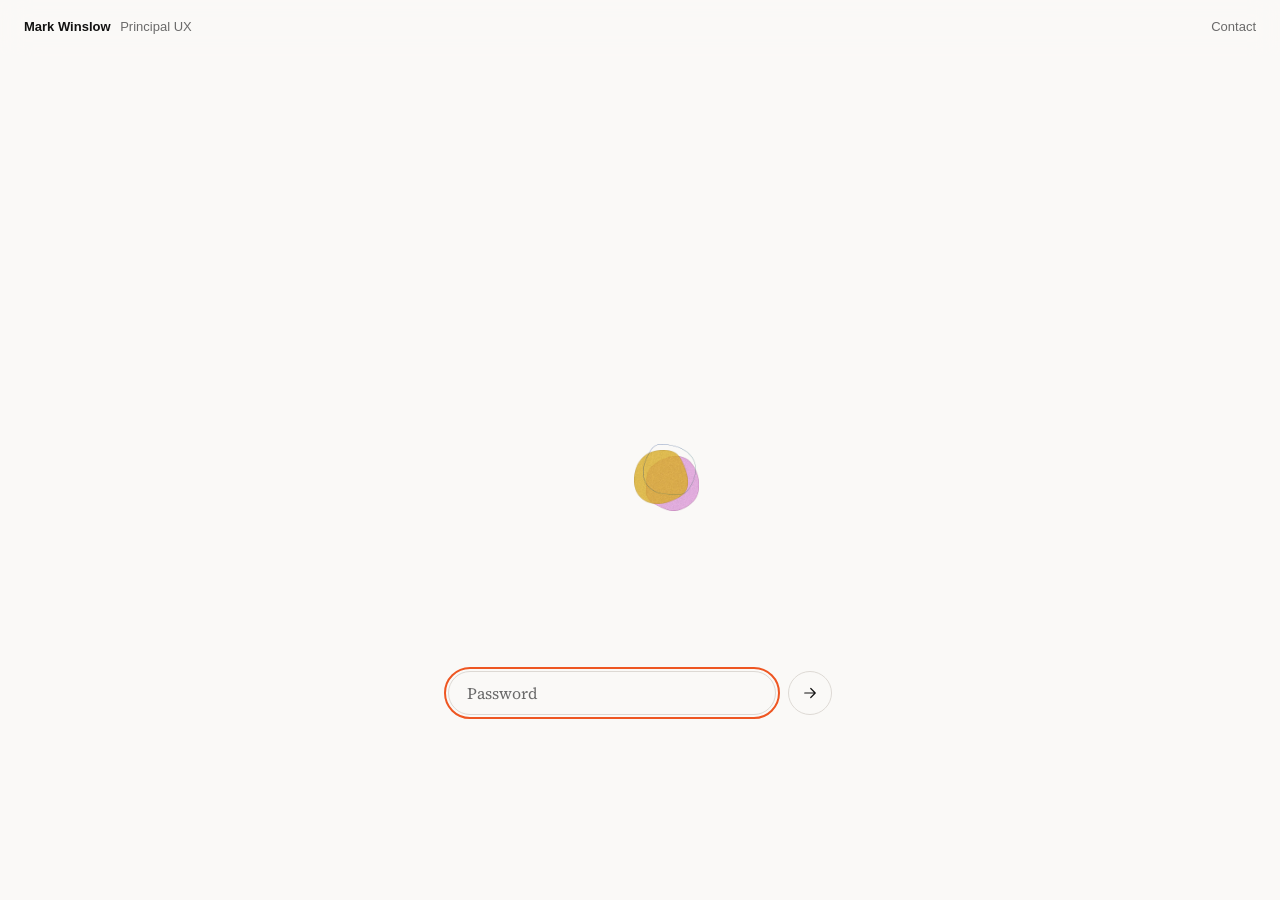
==== index.html @ 3497a651 "Publish the portfolio from the site root Replace the first version with the current site so GitHub P" ====
<!DOCTYPE html>
<html lang="en">
  <head>
    <meta charset="utf-8" />
    <meta name="viewport" content="width=device-width, initial-scale=1" />
    <title>Mark Winslow — Principal UX</title>
    <meta
      name="description"
      content="Mark Winslow is a Principal UX designer at Indeed. Agentic recruiting, mixed-reality medical tools, and side projects in fintech and health."
    />
    <meta name="color-scheme" content="light" />
    <link rel="preconnect" href="https://fonts.googleapis.com" />
    <link rel="preconnect" href="https://fonts.gstatic.com" crossorigin />
    <link
      href="https://fonts.googleapis.com/css2?family=Poppins:wght@600;700&family=Source+Serif+4:ital,opsz,wght@0,8..60,400;0,8..60,600;1,8..60,400&display=swap"
      rel="stylesheet"
    />
    <link rel="stylesheet" href="styles.css?v=74" />
    <script>
      try {
        if (localStorage.getItem("v2-gate") === "1") {
          document.documentElement.classList.add("is-unlocked");
        }
      } catch (error) {}
    </script>
    <script src="main.js?v=30" defer></script>
  </head>
  <body>
    <a class="skip" href="#main">Skip to content</a>

    <div class="gate" id="gate">
      <form class="gate__form" data-gate-form>
        <div class="intro-mark" aria-hidden="true">
          <img class="intro-mark__blob intro-mark__blob--pink" src="img/blob-pink.webp" alt="" />
          <img class="intro-mark__blob intro-mark__blob--gold" src="img/blob-gold.webp" alt="" />
          <img class="intro-mark__blob intro-mark__blob--line" src="img/blob-line.webp" alt="" />
        </div>
        <div class="gate__fields">
          <label for="gate-password">Password</label>
          <div class="gate__row">
            <input
              id="gate-password"
              type="password"
              name="password"
              placeholder="Password"
              autocomplete="current-password"
              required
              data-gate-input
            />
            <button type="submit" aria-label="Enter">
              <svg viewBox="0 0 24 24" width="18" height="18" aria-hidden="true">
                <path d="M5 12h14M13 6l6 6-6 6" fill="none" stroke="currentColor" stroke-width="1.6" stroke-linecap="round" stroke-linejoin="round" />
              </svg>
            </button>
          </div>
          <p class="gate__error" data-gate-error hidden>Try again.</p>
        </div>
      </form>
    </div>

    <header class="topbar">
      <a class="topbar__name" href="#about">
        <strong>Mark Winslow</strong>
        <span>Principal UX</span>
      </a>
      <a class="topbar__contact" href="#contact">Contact</a>
    </header>

    <nav class="side-nav" aria-label="Sections" data-side-nav>
      <ul class="side-nav__list">
        <li>
          <a class="nav-link" href="#about">
            <span class="nav-link__dash" aria-hidden="true"></span>
            <span class="nav-link__label">About</span>
          </a>
        </li>
        <li>
          <a class="nav-link" href="#odin">
            <span class="nav-link__dash" aria-hidden="true"></span>
            <span class="nav-link__label">Odin</span>
          </a>
        </li>
        <li>
          <a class="nav-link" href="#pear-med">
            <span class="nav-link__dash" aria-hidden="true"></span>
            <span class="nav-link__label">Pyrus Med</span>
          </a>
        </li>
        <li>
          <a class="nav-link" href="#coordinote">
            <span class="nav-link__dash" aria-hidden="true"></span>
            <span class="nav-link__label">Coordinote</span>
          </a>
        </li>
        <li>
          <a class="nav-link" href="#preptrack">
            <span class="nav-link__dash" aria-hidden="true"></span>
            <span class="nav-link__label">PrepTrack</span>
          </a>
        </li>
        <li>
          <a class="nav-link" href="#contact">
            <span class="nav-link__dash" aria-hidden="true"></span>
            <span class="nav-link__label">Contact</span>
          </a>
        </li>
      </ul>
    </nav>

    <main id="main">
      <section id="about" class="intro" aria-labelledby="intro-title">
        <div class="wrap">
          <div class="intro-mark" aria-hidden="true">
            <img class="intro-mark__blob intro-mark__blob--pink" src="img/blob-pink.webp" alt="" />
            <img class="intro-mark__blob intro-mark__blob--gold" src="img/blob-gold.webp" alt="" />
            <img class="intro-mark__blob intro-mark__blob--line" src="img/blob-line.webp" alt="" />
          </div>
          <h1 id="intro-title">Intro</h1>
          <p class="lede">
            I am a human product designer in Brooklyn, NY. After meandering
            around Python Pig, SQL, and R for some time, I shouldered my way
            into design and am currently one of two principal designers in a
            ~150-person UX org. I’m a generalist, but find flow in fast,
            build-to-think workflows that require many hats.
          </p>
          <p class="lede">
            Earnest people, potent coffee, and post-its are core to my
            professional love language.
          </p>
          <p class="aside">
            Currently: Principal UX at <a href="#odin">Indeed</a>.
          </p>
          <p class="aside">
            Recent projects: Build guild (coming soon) •
            <a href="#coordinote">Coordinote app</a> •
            <a href="#preptrack">PrepTrack</a>
          </p>
        </div>

        <div class="highlights" tabindex="0" aria-label="Highlights">
          <div class="highlights__track">
            <article class="highlight-card">
              <h2>Highlights</h2>
              <ul>
                <li>Lived and worked in Japan, Vietnam, and Kenya</li>
                <li>
                  Founder of a 55-person bicycle racing club
                  (<a href="https://www.instagram.com/acyclingteam">ACT</a>)
                </li>
                <li>Mentor of 8 HCI graduate students at UW</li>
                <li>
                  Cat dad (<a href="https://photos.app.goo.gl/wuzjAaiDutXYQFfJ7">Nodo</a>)
                </li>
                <li>Data analyst for 4ish years before HCI</li>
                <li>
                  Received the “Hyams (CEO) award” (top 5% performer) at Indeed,
                  5 of the 6 years it was offered
                </li>
              </ul>
            </article>

            <article class="highlight-card">
              <h2>In the news</h2>
              <ul>
                <li>
                  <a
                    href="https://www.geekwire.com/2017/seattle-childrens-hospital-test-new-vr-medical-technology-change-lives-patients/"
                    >Geekwire — Seattle Children’s Hospital to test new VR medical
                    technology that could change the lives of patients</a
                  >
                </li>
                <li>
                  <a
                    href="https://www.king5.com/article/news/health/pear-med-university-of-washington-comotion-innovator-shows-off-virtual-reality-tool/281-420611481"
                    >King 5 — Pear Med, University of Washington CoMotion innovator
                    shows off virtual reality tool</a
                  >
                </li>
                <li>
                  <a
                    href="https://www.seattletimes.com/seattle-news/education/uw-innovation-chief-takes-aim-at-social-issues/"
                    >Seattle Times — UW innovation chief Vikram Jandhyala takes aim
                    at social issues</a
                  >
                </li>
                <li>
                  <a
                    href="https://www.forbes.com/sites/montymunford/2017/05/03/msurvey-and-safaricom-continue-kenyas-mobile-money-revolution/"
                    >Forbes — mSurvey and Safaricom continue Kenya’s mobile money
                    revolution (lead UX)</a
                  >
                </li>
                <li>
                  <a
                    href="https://www.bloomberg.com/news/newsletters/2026-08-14/ai-drove-growth-at-indeed-after-investors-feared-the-worst-for-jobs-search-site"
                    >Bloomberg — AI is driving gains at a jobs website. Investors
                    feared the opposite.</a
                  >
                </li>
              </ul>
            </article>

            <article class="highlight-card">
              <h2>Publications &amp; presentations</h2>
              <ul>
                <li>
                  <a
                    href="https://www.urotoday.com/conference-highlights/world-congress-of-endourology-2017/98514-wce-2017-evaluation-of-a-3d-virtual-reality-model-for-surgical-planning-and-education.html"
                    >Evaluation of a 3D Virtual Reality Model for Surgical Planning
                    and Education.</a
                  >
                  Paper presented at the annual World Congress of Endourology in
                  Vancouver, B.C.
                </li>
                <li>
                  Landman, J., Safiullah, S., Clayman R., … Laughery, M. (2017)
                  Three-dimensional Kidney Model Development for Virtual Reality.
                  Paper presented at the annual Engineering and Urology conference
                  in Boston, MA.
                </li>
                <li>
                  Safiullah, S., Patel R., Lama, D., … Laughery, M. (2017)
                  Evaluation of a 3D Virtual Reality Model for Surgical Planning
                  and Education. Paper presented at the annual World Congress of
                  Endourology in Vancouver, B.C.
                </li>
              </ul>
            </article>
          </div>
        </div>
      </section>

      <section id="odin" class="project" aria-labelledby="odin-title">
        <div class="wrap">
          <div class="project__head">
            <h2 id="odin-title">Odin</h2>
            <details class="role">
              <summary aria-label="Odin role details">i</summary>
              <dl>
                <dt>Role</dt>
                <dd>Principal UX, design lead for a team of 8</dd>
                <dt>Company</dt>
                <dd>Indeed</dd>
                <dt>Links</dt>
                <dd>
                  <a href="https://vimeo.com/1160782659">Video overview</a>,
                  <a
                    href="https://www.figma.com/proto/QzykPLdsbPzimtp2MYTUZN/Odin?page-id=184%3A18462&amp;node-id=640-57442&amp;scaling=scale-down&amp;content-scaling=fixed&amp;starting-point-node-id=640%3A57442&amp;show-proto-sidebar=1"
                    >Vision (Figma)</a
                  >,
                  <a
                    href="https://docs.google.com/presentation/d/11q3VzAOKB0fhr8kzIK9ABAuRadonyUYdkd1dKa0segI/edit?usp=sharing"
                    >Dec release (Slides)</a
                  >
                </dd>
              </dl>
            </details>
          </div>
          <p>
            Indeed’s venture bet on an AI recruiter for large employers.
          </p>
          <p>
            Selected by SLT to lead the 12-person design team, scaling from
            inception to 4000+ companies. AI strategy highlighted as key driver
            through 216% stock surge.
          </p>
        </div>

        <figure class="shot">
          <div class="frame frame--stage">
            <video
              data-inline-video
              src="img/odin-activity.mp4"
              width="1360"
              height="1082"
              poster="img/odin-activity.jpg"
              muted
              loop
              playsinline
              aria-label="Odin dashboard, with the activity feed updating"
            ></video>
            <button
              class="frame__open"
              type="button"
              data-deep-dive="odin-deep-dive"
              aria-haspopup="dialog"
              aria-label="View the Odin project"
            >
              <span class="frame__hint" aria-hidden="true">View project</span>
            </button>
          </div>
          <figcaption>
            <span>Design oversight · Agentic screening · End-to-end vision</span>
          </figcaption>
        </figure>
      </section>

      <section id="pear-med" class="project" aria-labelledby="pear-title">
        <div class="wrap">
          <div class="project__head">
            <h2 id="pear-title">Pyrus Med</h2>
            <details class="role">
              <summary aria-label="Pyrus Med role details">i</summary>
              <dl>
                <dt>Role</dt>
                <dd>Co-founder and UX lead</dd>
                <dt>When</dt>
                <dd>2016–2017, UW CoMotion Labs</dd>
                <dt>Press</dt>
                <dd>
                  <a
                    href="https://www.geekwire.com/2017/seattle-childrens-hospital-test-new-vr-medical-technology-change-lives-patients/"
                    >GeekWire</a
                  >,
                  <a
                    href="https://www.king5.com/article/news/health/pear-med-university-of-washington-comotion-innovator-shows-off-virtual-reality-tool/281-420611481"
                    >King 5</a
                  >,
                  <a
                    href="https://www.urotoday.com/conference-highlights/world-congress-of-endourology-2017/98514-wce-2017-evaluation-of-a-3d-virtual-reality-model-for-surgical-planning-and-education.html"
                    >WCE 2017</a
                  >
                </dd>
              </dl>
            </details>
          </div>
          <p>
            UX Lead. Co-created with MDs from hallways of UW into four major
            hospitals, several studies, and many conferences. Mixed reality
            DICOM viewer for perioperative education. Takes in voxel media -
            either segmented or raw CT/MRI data and makes it easy to explore
            fine structures and pathology.
          </p>
        </div>

        <figure class="shot shot--bleed">
          <div class="frame frame--pyrus">
            <img class="pyrus__wash" src="img/pyrus-gradient.svg" alt="" />
            <p class="pyrus__label is-lead" style="--i: 0" aria-hidden="true">Imaging input</p>
            <p class="pyrus__label" style="--i: 1" aria-hidden="true">Model management</p>
            <p class="pyrus__label" style="--i: 2" aria-hidden="true">Virtual reality</p>
            <p class="pyrus__label" style="--i: 3" aria-hidden="true">Augmented reality</p>
            <img class="pyrus__panel is-lead" style="--i: 0" src="img/pyrus-filetypes.webp" width="478" height="676" alt="" />
            <img class="pyrus__panel" style="--i: 1" src="img/pyrus-portal.webp" width="1024" height="680" alt="" />
            <img class="pyrus__panel" style="--i: 2" src="img/pyrus-vr.webp" width="771" height="872" alt="" />
            <img class="pyrus__panel" style="--i: 3" src="img/pyrus-ar.webp" width="771" height="872" alt="" />
            <button
              class="frame__open"
              type="button"
              data-deep-dive="pear-deep-dive"
              aria-haspopup="dialog"
              aria-label="View the Pyrus Med project"
            >
              <span class="frame__hint" aria-hidden="true">View project</span>
            </button>
          </div>
          <figcaption>
            <span>Exploring methods for model interaction in spatial environments</span>
          </figcaption>
        </figure>
      </section>

      <section id="coordinote" class="project" aria-labelledby="coord-title">
        <div class="wrap">
          <div class="project__head">
            <h2 id="coord-title">Coordinote</h2>
            <details class="role">
              <summary aria-label="Coordinote role details">i</summary>
              <dl>
                <dt>Role</dt>
                <dd>Design and iOS development (personal project)</dd>
                <dt>Status</dt>
                <dd>In progress</dd>
                <dt>Link</dt>
                <dd>
                  <a href="https://github.com/mlaugh4/coordinote-privacy"
                    >Privacy policy</a
                  >
                </dd>
              </dl>
            </details>
          </div>
          <p>
            Sole designer and “developer.” Vibe-built app to help regional
            trail management organizations document trail issues.
            Location-based note/photo app so crews can quickly capture and
            document issues while they're in the field with limited cell
            service.
          </p>
        </div>

        <figure class="shot shot--bleed">
          <div
            class="frame frame--coordinote"
            role="img"
            aria-label="Coordinote screens: a field note, a map of pins, and a notes list"
          >
            <img class="coord__blob" src="img/coordinote-blob.svg" alt="" />
            <img
              class="coord__phone coord__phone--note"
              src="img/coordinote-note.webp"
              width="356"
              height="771"
              alt=""
              loading="lazy"
            />
            <img
              class="coord__phone coord__phone--map"
              src="img/coordinote-map.webp"
              width="356"
              height="774"
              alt=""
              loading="lazy"
            />
            <img
              class="coord__phone coord__phone--notes"
              src="img/coordinote-notes.webp"
              width="356"
              height="771"
              alt=""
              loading="lazy"
            />
            <button
              class="frame__open"
              type="button"
              data-deep-dive="coordinote-deep-dive"
              aria-haspopup="dialog"
              aria-label="View the Coordinote project"
            >
              <span class="frame__hint" aria-hidden="true">View project</span>
            </button>
          </div>
          <figcaption>
            <span>End-to-end design and iOS development</span>
          </figcaption>
        </figure>
      </section>

      <section id="preptrack" class="project" aria-labelledby="preptrack-title">
        <div class="wrap">
          <div class="project__head">
            <h2 id="preptrack-title">PrepTrack</h2>
            <details class="role">
              <summary aria-label="PrepTrack role details">i</summary>
              <dl>
                <dt>Role</dt>
                <dd>Volunteer UX</dd>
                <dt>With</dt>
                <dd>An org out of Cambridge University</dd>
              </dl>
            </details>
          </div>
          <p>
            Volunteer UX for an org out of Cambridge University that simplifies
            PrEP adherence. Provided low-cost UX suggestions end to end, built
            a design system, and offered some vision flows.
          </p>
        </div>

        <figure class="shot shot--bleed">
          <div class="frame frame--preptrack">
            <div class="pt">
              <div class="pt__wash"><img src="img/preptrack-waves.webp" alt="" /></div>
              <p class="pt__label pt__label--past">Past</p>
              <p class="pt__label pt__label--update">Update</p>
              <img
                class="pt__past"
                src="img/preptrack-past.webp?v=2"
                width="442"
                height="957"
                alt=""
              />
              <img
                class="pt__update pt__update--risk"
                src="img/preptrack-update-not-protected.webp?v=2"
                width="443"
                height="957"
                alt="Not protected: six doses until protection starts"
              />
              <img
                class="pt__update pt__update--safe"
                src="img/preptrack-update-protected.webp?v=2"
                width="443"
                height="957"
                alt="Protected: stay on track with your daily dose"
              />
            </div>
            <button
              class="frame__open"
              type="button"
              data-deep-dive="preptrack-deep-dive"
              aria-haspopup="dialog"
              aria-label="View the PrepTrack project"
            >
              <span class="frame__hint" aria-hidden="true">View project</span>
            </button>
          </div>
          <figcaption>
            <span>Design system revamp · Heuristic eval and flow mapping</span>
          </figcaption>
        </figure>
      </section>

      <section class="kind-words" aria-labelledby="kind-title">
        <div class="wrap">
          <h3 id="kind-title">From peer reviews</h3>
        </div>
        <ul class="quotes">
          <li>
            <blockquote>
              <p>“Mark might be the best designer I’ve worked with in my career.”</p>
              <cite>Jason Ford, Product Director, 2024</cite>
            </blockquote>
          </li>
          <li>
            <blockquote>
              <p>
                “Mark is my north star for how I want to work and communicate
                about my work. His work is creative, he keeps a huge audience
                informed, and he produces more work than anyone else I know.”
              </p>
              <cite>Meghna, UX peer, 2024</cite>
            </blockquote>
          </li>
          <li>
            <blockquote>
              <p>
                “Mark’s work pushes innovation and quality. His designs are
                inspiringly thorough, thoughtful, and beautiful.”
              </p>
              <cite>Content Lead, 2023</cite>
            </blockquote>
          </li>
          <li>
            <blockquote>
              <p>
                “Visionary thinking and ability to push for change while
                bringing others on the journey.”
              </p>
              <cite>Product Manager, 2023</cite>
            </blockquote>
          </li>
        </ul>
      </section>

      <section id="contact" class="contact" aria-labelledby="contact-title">
        <div class="wrap">
          <h2 id="contact-title">Reach out</h2>
          <ul class="contact__list">
            <li><a href="mailto:mwlaugh@gmail.com">mwlaugh@gmail.com</a></li>
            <li><a href="https://github.com/mlaugh4">github.com/mlaugh4</a></li>
            <li>
              <a
                href="https://medium.com/@markwinslow/a-meta-analysis-of-ux-in-mixed-augmented-reality-jan-2017-ac6536c4204a"
                >Writing on Medium</a
              >
            </li>
          </ul>
        </div>
      </section>
    </main>

    <footer class="footer">
      <div class="wrap">
        <p>© <span data-year></span> Mark Winslow. Hand-built HTML and CSS.</p>
      </div>
    </footer>

    <dialog class="deep-dive" id="odin-deep-dive" aria-labelledby="odin-dd-title">
      <header class="deep-dive__bar">
        <p class="deep-dive__title" id="odin-dd-title">Odin</p>
        <button class="deep-dive__close" type="button" aria-label="Close" data-deep-dive-close>
          <svg viewBox="0 0 24 24" width="20" height="20" aria-hidden="true">
            <path d="M6 6l12 12M18 6 6 18" fill="none" stroke="currentColor" stroke-width="1.6" stroke-linecap="round" />
          </svg>
        </button>
      </header>

      <div class="deep-dive__body">
        <p class="deep-dive__count" data-slide-count hidden aria-live="polite"></p>
        <div class="deep-dive__media" data-deep-dive-media>
          <div class="deep-dive__slide is-current" data-slide>
            <div class="frame frame--stage">
              <video
                src="img/odin-activity.mp4"
                width="1360"
                height="1082"
                poster="img/odin-activity.jpg"
                muted
                loop
                playsinline
                preload="none"
                aria-label="Odin dashboard, with the activity feed updating"
              ></video>
            </div>
          </div>
          <div class="deep-dive__slide" data-slide hidden>
            <div class="frame frame--turnkey">
              <img
                src="img/odin-turnkey.webp"
                width="1262"
                height="709"
                alt="Welcome to Odin, beside the Wavewood hiring strategy"
              />
            </div>
          </div>
          <div class="deep-dive__slide" data-slide hidden>
            <div class="frame frame--sourcing">
              <video
                src="img/odin-sourcing.mp4"
                width="1280"
                height="720"
                poster="img/odin-sourcing-poster.webp"
                muted
                loop
                playsinline
                preload="none"
                aria-label="Odin sourcing agent instructions being customized"
              ></video>
            </div>
          </div>
          <div class="deep-dive__slide" data-slide hidden>
            <div class="frame frame--drivers">
              <img
                src="img/odin-drivers.webp?v=3"
                width="1024"
                height="894"
                alt="Two phases of Odin: job creation builds default screening criteria from the job description, screening questions, and past jobs. Presenting candidates scores them from those criteria plus the job, model jobs, and skill trends. A core feedback loop connects the score back to screening criteria."
              />
            </div>
          </div>
          <div class="deep-dive__slide" data-slide hidden>
            <div class="frame frame--optimizing">
              <video
                src="img/odin-optimizing.mp4"
                width="1188"
                height="720"
                poster="img/odin-optimizing-poster.webp"
                muted
                loop
                playsinline
                preload="none"
                aria-label="Odin identifying budget inefficiencies and recommending job optimizations"
              ></video>
            </div>
          </div>
          <div class="deep-dive__slide" data-slide hidden>
            <div class="frame frame--fit">
              <img
                src="img/odin-fit.webp"
                width="1324"
                height="772"
                alt="Resume summary for Maria Stites: Indeed Smart Screening score of 99 for Clinical Trial RN at Wavewood Pharma, with recent experience, supporting documentation, highlights, and items flagged for review"
              />
            </div>
          </div>
          <div class="deep-dive__slide" data-slide hidden>
            <div class="frame frame--slop">
              <video
                src="img/odin-slop.mp4"
                width="1280"
                height="716"
                poster="img/odin-slop-poster.webp"
                muted
                loop
                playsinline
                preload="none"
                aria-label="Odin checking that applicants are real people, with a bot mitigation ID check and a credential upload for required licensure"
              ></video>
            </div>
          </div>
          <button class="deep-dive__arrow deep-dive__arrow--prev" type="button" data-slide-prev aria-label="Previous slide">
            <svg viewBox="0 0 24 24" width="18" height="18" aria-hidden="true">
              <path d="M14 6 8 12l6 6" fill="none" stroke="currentColor" stroke-width="1.6" stroke-linecap="round" stroke-linejoin="round" />
            </svg>
          </button>
          <button class="deep-dive__arrow deep-dive__arrow--next" type="button" data-slide-next aria-label="Next slide">
            <svg viewBox="0 0 24 24" width="18" height="18" aria-hidden="true">
              <path d="M10 6l6 6-6 6" fill="none" stroke="currentColor" stroke-width="1.6" stroke-linecap="round" stroke-linejoin="round" />
            </svg>
          </button>
        </div>

        <div class="deep-dive__text" data-slide-copy>
          <div class="deep-dive__copy">
            <h2 class="deep-dive__heading">Project overview</h2>
            <h3>Context</h3>
            <p>
              Indeed’s legacy business (hosted job advertising) asymptoted in
              2023. In an attempt to reignite revenue growth, SLT formed a tiger
              team to build an agentic recruiting and screening product for
              enterprise employers.
            </p>
            <h3>Product</h3>
            <p>
              Agentic recruiting assistant that uses screening criteria to
              intelligently find, screen, and summarize talent, as well as
              distribute spend efficiently across jobs.
            </p>
            <h3>Key challenge</h3>
            <p>
              Finding the goldilocks optimal input per job to maximize trust
              and accuracy, while minimizing legal and social risk. Balancing
              conflicting interests between buyers (HR leader) and daily users
              that stand to be replaced (Recruiters).
            </p>
            <h3>Outcome</h3>
            <p>
              Led team of 8 designers from concept through 3 pilot phases, and
              full deployment in January 2026 (currently multiple $1mm
              contracts). Navigated complex legal, RAI, and multi-constituent
              problem space.
            </p>
          </div>
          <dl class="deep-dive__meta">
            <dt>Role</dt>
            <dd>Design lead on team of 8 ICs</dd>
            <dt>Company</dt>
            <dd>Indeed</dd>
            <dt>Links</dt>
            <dd>
              <a href="https://vimeo.com/1160782659">Video overview</a><br />
              <a
                href="https://www.figma.com/proto/QzykPLdsbPzimtp2MYTUZN/Odin?page-id=184%3A18462&amp;node-id=640-57442&amp;scaling=scale-down&amp;content-scaling=fixed&amp;starting-point-node-id=640%3A57442&amp;show-proto-sidebar=1"
                >Vision (Figma)</a
              ><br />
              <a
                href="https://docs.google.com/presentation/d/11q3VzAOKB0fhr8kzIK9ABAuRadonyUYdkd1dKa0segI/edit?usp=sharing"
                >Dec release (Slides)</a
              >
            </dd>
          </dl>
        </div>
        <div class="deep-dive__text deep-dive__text--solo" data-slide-copy hidden>
          <div class="deep-dive__copy">
            <h2 class="deep-dive__heading">Turnkey setup</h2>
            <p>
              Our first challenge was to address pressure to keep onboarding
              lightweight, but provide just enough control and transparency to
              ingrain trust. We learned in generative that XL employers live in
              their ATS and have little tolerance for outside tooling and
              elaborate config.
            </p>
          </div>
        </div>
        <div class="deep-dive__text deep-dive__text--solo" data-slide-copy hidden>
          <div class="deep-dive__copy">
            <h2 class="deep-dive__heading">Agent customization</h2>
            <p>
              Employers that pay for “Headhunter” are invited to tune the
              agent’s discovery and screening criteria. Research found that
              investment in this phase predicts higher chance of hiring
              outcomes and positive qualitative feedback, yet
            </p>
          </div>
        </div>
        <div class="deep-dive__text deep-dive__text--solo" data-slide-copy hidden>
          <div class="deep-dive__copy">
            <h2 class="deep-dive__heading">Mapping key AI value drivers</h2>
            <p>
              90% of Odin’s value was in the relevance of candidates delivered.
              This was an iceberg product: Super simple AI with highly refined
              business logic. Given these employers are largely embedded in
              their ATS, a big part of my job was working with our Head of
              Machine Learning to define two key moments: Generating default
              screening criteria (see prior slide), and delivering wow-level
              candidates with the right proof of fit.
            </p>
          </div>
        </div>
        <div class="deep-dive__text deep-dive__text--solo" data-slide-copy hidden>
          <div class="deep-dive__copy">
            <h2 class="deep-dive__heading">Human-in-the-loop when it matters</h2>
            <p>
              Trust is the dominant term in the AI adoption function. This is
              particularly salient in high-stakes applications like hiring.
              While we found employers were quick to outsource screening and
              sourcing functions, we found human intervention was necessary
              for many tasks (e.g. budget management and interview scheduling).
            </p>
          </div>
        </div>
        <div class="deep-dive__text deep-dive__text--solo" data-slide-copy hidden>
          <div class="deep-dive__copy">
            <h2 class="deep-dive__heading">Communicating “fit”</h2>
            <p>
              The candidate summary page is where employers spend 95% of their
              time, as they are delivered to their ATS; prepended to the
              resume. It includes three pages: The summary (pictured), resume,
              and screening interview summary. The information presentation
              rides the balance between extensive UXR and legal guidance.
            </p>
          </div>
        </div>
        <div class="deep-dive__text deep-dive__text--solo" data-slide-copy hidden>
          <div class="deep-dive__copy">
            <h2 class="deep-dive__heading">AI slop butterknife</h2>
            <p>
              Hiring is a bit of an AI arms race. Part of Odin’s value
              proposition is going beyond the AI-gen resume (a problem we also
              help create) to identify real humans that
              <em>actually</em> have required skills and certifications. This
              flow was additive and took careful consideration to prevent
              significant volume decline.
            </p>
          </div>
        </div>
      </div>
    </dialog>

    <dialog class="deep-dive" id="coordinote-deep-dive" aria-labelledby="coord-dd-title">
      <header class="deep-dive__bar">
        <p class="deep-dive__title" id="coord-dd-title">Coordinote</p>
        <button class="deep-dive__close" type="button" aria-label="Close" data-deep-dive-close>
          <svg viewBox="0 0 24 24" width="20" height="20" aria-hidden="true">
            <path d="M6 6l12 12M18 6 6 18" fill="none" stroke="currentColor" stroke-width="1.6" stroke-linecap="round" />
          </svg>
        </button>
      </header>
      <div class="deep-dive__body">
        <div class="deep-dive__media shot--bleed" data-deep-dive-media>
          <div class="frame frame--coordinote">
            <img
              src="img/coordinote-cover.webp"
              width="1663"
              height="935"
              alt="Coordinote screens: a field note, a map of pins, and a notes list"
            />
          </div>
        </div>
        <div class="deep-dive__text">
          <div class="deep-dive__copy">
            <h2 class="deep-dive__heading">Coordinote</h2>
            <p>
              Sole designer and “developer.” Vibe-built app to help regional
              trail management organizations document trail issues.
              Location-based note/photo app so crews can quickly capture and
              document issues while they're in the field with limited cell
              service.
            </p>
          </div>
          <dl class="deep-dive__meta">
            <dt>Role</dt>
            <dd>Design and iOS development (personal project)</dd>
            <dt>Status</dt>
            <dd>In progress</dd>
            <dt>Link</dt>
            <dd>
              <a href="https://github.com/mlaugh4/coordinote-privacy">Privacy policy</a>
            </dd>
          </dl>
        </div>
      </div>
    </dialog>

    <dialog class="deep-dive" id="preptrack-deep-dive" aria-labelledby="preptrack-dd-title">
      <header class="deep-dive__bar">
        <p class="deep-dive__title" id="preptrack-dd-title">PrepTrack</p>
        <button class="deep-dive__close" type="button" aria-label="Close" data-deep-dive-close>
          <svg viewBox="0 0 24 24" width="20" height="20" aria-hidden="true">
            <path d="M6 6l12 12M18 6 6 18" fill="none" stroke="currentColor" stroke-width="1.6" stroke-linecap="round" />
          </svg>
        </button>
      </header>
      <div class="deep-dive__body">
        <div class="deep-dive__media shot--bleed" data-deep-dive-media>
          <div class="frame frame--preptrack">
            <div class="pt">
              <div class="pt__wash"><img src="img/preptrack-waves.webp" alt="" /></div>
              <p class="pt__label pt__label--past">Past</p>
              <p class="pt__label pt__label--update">Update</p>
              <img class="pt__past" src="img/preptrack-past.webp?v=2" width="442" height="957" alt="" />
              <img
                class="pt__update pt__update--risk"
                src="img/preptrack-update-not-protected.webp?v=2"
                width="443"
                height="957"
                alt="Not protected: six doses until protection starts"
              />
              <img
                class="pt__update pt__update--safe"
                src="img/preptrack-update-protected.webp?v=2"
                width="443"
                height="957"
                alt="Protected: stay on track with your daily dose"
              />
            </div>
          </div>
        </div>
        <div class="deep-dive__text">
          <div class="deep-dive__copy">
            <h2 class="deep-dive__heading">PrepTrack</h2>
            <h3>Context</h3>
            <p>
              Volunteer UX for org out of Cambridge University that simplifies
              PreP adherence. Provided low-cost UX suggestions across
              end-to-end, built a design system, and offered some vision flows.
              The team hadn’t had any UX input and the application was very
              confusing. And, frankly, ugly.
            </p>
            <h3>Product</h3>
            <p>
              Mobile app to help people manage HIV pre-exposure prophylaxis
              (PrEP) medication. It recorded pill intake and sex timing,
              provided dosage reminders, tracked protection status for daily or
              event-based PrEP (aligned with UK guidelines), and stored all data
              privately on the user's device.
            </p>
            <h3>Outcome</h3>
            <p>Provided robust design spec that volunteer eng team built against.</p>
          </div>
          <dl class="deep-dive__meta">
            <dt>Role</dt>
            <dd>Volunteer designer</dd>
            <dt>Company</dt>
            <dd>PrepTrack</dd>
            <dt>Links</dt>
            <dd>
              <a href="https://www.preptrack.org/">Website</a><br />
              <a
                href="https://docs.google.com/presentation/d/1CjdlmNsiVJxnXOjN1zHa71hl_XUUuqpqAv6_RC9l0Hs/edit?usp=sharing"
                >Slides</a
              >
            </dd>
          </dl>
        </div>
      </div>
    </dialog>

    <dialog class="deep-dive" id="pear-deep-dive" aria-labelledby="pear-dd-title">
      <header class="deep-dive__bar">
        <p class="deep-dive__title" id="pear-dd-title">Pyrus Med</p>
        <button class="deep-dive__close" type="button" aria-label="Close" data-deep-dive-close>
          <svg viewBox="0 0 24 24" width="20" height="20" aria-hidden="true">
            <path d="M6 6l12 12M18 6 6 18" fill="none" stroke="currentColor" stroke-width="1.6" stroke-linecap="round" />
          </svg>
        </button>
      </header>
      <div class="deep-dive__body">
        <p class="deep-dive__count" data-slide-count hidden aria-live="polite"></p>
        <div class="deep-dive__media shot--bleed" data-deep-dive-media>
          <div class="deep-dive__slide is-current" data-slide>
            <div class="frame frame--pyrus">
              <img class="pyrus__wash" src="img/pyrus-gradient.svg" alt="" />
              <p class="pyrus__label is-lead" style="--i: 0" aria-hidden="true">Imaging input</p>
              <p class="pyrus__label" style="--i: 1" aria-hidden="true">Model management</p>
              <p class="pyrus__label" style="--i: 2" aria-hidden="true">Virtual reality</p>
              <p class="pyrus__label" style="--i: 3" aria-hidden="true">Augmented reality</p>
              <img class="pyrus__panel is-lead" style="--i: 0" src="img/pyrus-filetypes.webp" width="478" height="676" alt="" />
              <img class="pyrus__panel" style="--i: 1" src="img/pyrus-portal.webp" width="1024" height="680" alt="" />
              <img class="pyrus__panel" style="--i: 2" src="img/pyrus-vr.webp" width="771" height="872" alt="" />
              <img class="pyrus__panel" style="--i: 3" src="img/pyrus-ar.webp" width="771" height="872" alt="" />
            </div>
          </div>
          <div class="deep-dive__slide" data-slide hidden>
            <div class="frame frame--vimeo">
              <iframe
                data-vimeo
                title="Pear Med"
                allow="autoplay; fullscreen; picture-in-picture"
                allowfullscreen
              ></iframe>
              <div class="vimeo-bar">
                <input
                  type="range"
                  min="0"
                  max="100"
                  step="0.1"
                  value="0"
                  aria-label="Seek"
                  aria-valuemin="0"
                  aria-valuemax="100"
                  aria-valuenow="0"
                  aria-valuetext="0:00"
                />
                <span class="vimeo-bar__time" data-vimeo-time>0:00</span>
              </div>
            </div>
          </div>
          <div class="deep-dive__slide" data-slide hidden>
            <div
              class="frame frame--splash"
              role="img"
              aria-label="Press clippings for Pyrus Med: the Seattle Times, King 5, a lab session with the VR viewer, GeekWire, and UroToday"
            >
              <div class="splash__shot splash__shot--times">
                <img src="img/pyrus-press-times.webp" width="2880" height="1800" alt="" />
              </div>
              <div class="splash__shot splash__shot--king">
                <img src="img/pyrus-press-king5.webp" width="1588" height="1916" alt="" />
              </div>
              <div class="splash__shot splash__shot--lab">
                <img src="img/pyrus-press-lab.webp" width="1920" height="1080" alt="" />
              </div>
              <div class="splash__shot splash__shot--geekwire">
                <img src="img/pyrus-press-geekwire.webp" width="1746" height="1422" alt="" />
              </div>
              <div class="splash__shot splash__shot--uro">
                <img src="img/pyrus-press-urotoday.webp" width="1560" height="1256" alt="" />
              </div>
            </div>
          </div>
          <div class="deep-dive__slide" data-slide hidden>
            <div
              class="frame frame--sketch"
              role="img"
              aria-label="Sketches for the Pyrus Med viewer: problem framing, a file-retrieval flow, a whiteboard session, a notebook being drawn in, and the menu progressing from a concept sketch to a high-fidelity mockup"
            >
              <img class="sketch__problem" src="img/pyrus-sketch-problem.webp" width="768" height="1024" alt="" />
              <video
                class="sketch__board"
                src="img/pyrus-sketch-board.mp4"
                width="1280"
                height="720"
                poster="img/pyrus-sketch-board-poster.webp"
                muted
                loop
                playsinline
                preload="none"
              ></video>
              <img class="sketch__flow" src="img/pyrus-sketch-flow.webp" width="768" height="1024" alt="" />
              <video
                class="sketch__notebook"
                src="img/pyrus-sketch-notebook.mp4"
                width="1280"
                height="720"
                poster="img/pyrus-sketch-notebook-poster.webp"
                muted
                loop
                playsinline
                preload="none"
              ></video>
              <img class="sketch__menu" src="img/pyrus-sketch-menu.webp" width="671" height="819" alt="" />
            </div>
          </div>
          <div class="deep-dive__slide" data-slide hidden>
            <div
              class="frame frame--map"
              role="img"
              aria-label="Cross-platform map of the Pyrus Med desktop app and VR viewer, connecting a file portal to anatomy views, a model library, and voice annotations in VR"
            >
              <img src="img/pyrus-map.webp" width="1872" height="1048" alt="" />
            </div>
          </div>
          <div class="deep-dive__slide" data-slide hidden>
            <div
              class="frame frame--uxr"
              role="img"
              aria-label="Usability sessions for the Pyrus Med viewer: a lab trial, an advisor reviewing a model, and an office session"
            >
              <video
                src="img/pyrus-uxr.mp4"
                width="640"
                height="360"
                poster="img/pyrus-uxr-poster.webp"
                muted
                loop
                playsinline
                preload="none"
              ></video>
              <img class="uxr__clinic" src="img/pyrus-uxr-clinic.webp" width="990" height="734" alt="" />
              <img class="uxr__office" src="img/pyrus-uxr-office.webp" width="1008" height="1120" alt="" />
            </div>
          </div>
          <button class="deep-dive__arrow deep-dive__arrow--prev" type="button" data-slide-prev aria-label="Previous slide">
            <svg viewBox="0 0 24 24" width="18" height="18" aria-hidden="true">
              <path d="M14 6 8 12l6 6" fill="none" stroke="currentColor" stroke-width="1.6" stroke-linecap="round" stroke-linejoin="round" />
            </svg>
          </button>
          <button class="deep-dive__arrow deep-dive__arrow--next" type="button" data-slide-next aria-label="Next slide">
            <svg viewBox="0 0 24 24" width="18" height="18" aria-hidden="true">
              <path d="M10 6l6 6-6 6" fill="none" stroke="currentColor" stroke-width="1.6" stroke-linecap="round" stroke-linejoin="round" />
            </svg>
          </button>
        </div>
        <div class="deep-dive__text" data-slide-copy>
          <div class="deep-dive__copy">
            <h2 class="deep-dive__heading">Project overview</h2>
            <h3>Context</h3>
            <p>
              VR and AR was the hot emerging tech when I was in grad school. In
              my final year, I linked up with two PhD students to build a
              system for interventional cardiologists to educate and prepare
              for complex procedures.
            </p>
            <h3>Product</h3>
            <p>
              In close collaboration with practitioners, we built a few
              experiences: VR viewer with hybrid interaction model (more
              later), AR viewer, and a desktop model management portal.
            </p>
            <h3>Key challenges</h3>
            <ol>
              <li>
                Virtual reality is a big shift from current visualization tech,
                and it’s introduction to the hospital requires a deep
                understanding of surrounding players and influences. We used
                ‘fly on the wall’ observation and contextual inquiry to better
                understand and document workflows around medical imaging and
                patient care protocols
              </li>
              <li>
                One byproduct of this big shift is that novelty of interacting
                with volumetric data. You can’t naturally use a keyboard and
                mouse in VR, so we spent extensive time in the lab testing
                various input models.
              </li>
            </ol>
            <h3>Outcome</h3>
            <p>
              Partnership and seed money from the University of Washington.
              Features in Seattle Times, Geekwire, and KING5 news. Pilots at 5
              major research hospitals. vr workshop at largest radiology
              conference in the world. Startup has gone through several rounds
              and evolved into <a href="https://www.dopltechnologies.com/">Dopl</a>.
            </p>
          </div>
          <dl class="deep-dive__meta">
            <dt>Role</dt>
            <dd>Co-founder and UX lead</dd>
            <dt>When</dt>
            <dd>2016–2017, UW CoMotion Labs</dd>
            <dt>Links</dt>
            <dd>
              <a href="https://vimeo.com/367562203">Video</a><br />
              <a
                href="https://www.geekwire.com/2017/seattle-childrens-hospital-test-new-vr-medical-technology-change-lives-patients/"
                >GeekWire</a
              ><br />
              <a
                href="https://www.king5.com/article/news/health/pear-med-university-of-washington-comotion-innovator-shows-off-virtual-reality-tool/281-420611481"
                >King 5</a
              ><br />
              <a
                href="https://www.urotoday.com/conference-highlights/world-congress-of-endourology-2017/98514-wce-2017-evaluation-of-a-3d-virtual-reality-model-for-surgical-planning-and-education.html"
                >WCE 2017</a
              >
            </dd>
          </dl>
        </div>
        <div class="deep-dive__text deep-dive__text--solo" data-slide-copy hidden></div>
        <div class="deep-dive__text deep-dive__text--solo" data-slide-copy hidden>
          <div class="deep-dive__copy">
            <h2 class="deep-dive__heading">Small splash</h2>
            <p>As a nice log on our fire, our efforts were acknowledged by local publications:</p>
            <ul>
              <li>
                <a
                  href="https://www.geekwire.com/2017/seattle-childrens-hospital-test-new-vr-medical-technology-change-lives-patients/"
                  >Geekwire</a
                >: “Seattle Children’s Hospital to test new VR medical technology that could change the lives of patients”
              </li>
              <li>
                <a
                  href="https://www.king5.com/article/news/health/pear-med-university-of-washington-comotion-innovator-shows-off-virtual-reality-tool/281-420611481"
                  >King 5</a
                >: “Pear Med, University of Washington CoMotion innovator shows off virtual reality tool”
              </li>
              <li>
                <a href="https://www.seattletimes.com/seattle-news/education/uw-innovation-chief-takes-aim-at-social-issues/"
                  >Seattle Times</a
                >: “UW innovation chief Vikram Jandhyala takes aim at social issues”
              </li>
            </ul>
          </div>
        </div>
        <div class="deep-dive__text deep-dive__text--solo" data-slide-copy hidden>
          <div class="deep-dive__copy">
            <h2 class="deep-dive__heading">Sketching was fundamental</h2>
            <p>
              Because the team was collocated, we used sketching for almost everything. Not only is it
              inclusive and fast, we’ve found it easier that digital wire-framing tools to quickly design
              in 3-dimensions. It was not uncommon for us to go straight into a prototype from sketches.
            </p>
          </div>
        </div>
        <div class="deep-dive__text deep-dive__text--solo" data-slide-copy hidden>
          <div class="deep-dive__copy">
            <h2 class="deep-dive__heading">Cross-platform application map</h2>
            <p>
              Before epics, we spend a little more time defining high-level flows and fit/finish. This
              helps us optimize backend architecture and think about how data and features are distributed
              between our web app and VR.
            </p>
          </div>
        </div>
        <div class="deep-dive__text deep-dive__text--solo" data-slide-copy hidden>
          <div class="deep-dive__copy">
            <h2 class="deep-dive__heading">Ongoing UXR</h2>
            <p>
              We were fortunate to have a team of medical advisors and bi-weekly working sessions at UW
              Med Center. These tightened our feedback loop and helped us narrow scope quickly.
              Less-frequent usability sessions were held when epics were completed (controller navigation,
              new interaction integration, web application, etc).
            </p>
          </div>
        </div>
      </div>
    </dialog>
  </body>
</html>
---- styles.css ----
:root {
  --bg: #faf9f7;
  --ink: #121212;
  --muted: #6a6a6a;
  --line: #e6e3de;
  --card: #ffffff;
  --accent: #ee5622;
  --display: "Poppins", "Helvetica Neue", Arial, sans-serif;
  --serif: "Source Serif 4", Georgia, "Times New Roman", serif;
  --sans: -apple-system, BlinkMacSystemFont, "Helvetica Neue", Arial, sans-serif;
  --text: 38rem;
  --media: 56rem;
  --topbar: 3.5rem;
}

*,
*::before,
*::after {
  box-sizing: border-box;
}

html {
  scroll-behavior: smooth;
  scroll-padding-top: calc(var(--topbar) + 1.5rem);
}

body {
  margin: 0;
  background: var(--bg);
  color: var(--ink);
  font-family: var(--serif);
  font-size: 1.125rem;
  line-height: 1.6;
  -webkit-font-smoothing: antialiased;
  text-rendering: optimizeLegibility;
}

img {
  max-width: 100%;
}

a {
  color: inherit;
  text-decoration: underline;
  text-decoration-thickness: 1px;
  text-underline-offset: 0.18em;
  text-decoration-color: color-mix(in srgb, currentColor 35%, transparent);
}

a:hover {
  text-decoration-color: var(--accent);
}

.skip {
  position: absolute;
  left: 1rem;
  top: -4rem;
  z-index: 100;
  padding: 0.5rem 0.75rem;
  background: var(--ink);
  color: var(--bg);
  font-family: var(--sans);
  font-size: 0.875rem;
}

.skip:focus {
  top: 1rem;
}

.wrap {
  width: min(var(--text), 100% - 3rem);
  margin-inline: auto;
}

/* Password gate */

html:not(.is-unlocked) .skip,
html:not(.is-unlocked) .side-nav,
html:not(.is-unlocked) main,
html:not(.is-unlocked) .footer,
html:not(.is-unlocked) .deep-dive {
  display: none;
}

html.is-unlocked .gate {
  display: none;
}

.gate {
  position: fixed;
  inset: 0;
  z-index: 30;
  display: grid;
  grid-template-rows: 1fr auto 1fr;
  justify-items: center;
  background: var(--bg);
  transition: opacity 0.45s ease;
}

html.is-unlocking .gate {
  opacity: 0;
  pointer-events: none;
}

html.is-revealing .side-nav,
html.is-revealing main,
html.is-revealing .footer {
  animation: gate-reveal 0.6s ease both;
}

@keyframes gate-reveal {
  from {
    opacity: 0;
  }
  to {
    opacity: 1;
  }
}

@media (prefers-reduced-motion: reduce) {
  .gate {
    transition: none;
  }

  html.is-revealing .side-nav,
  html.is-revealing main,
  html.is-revealing .footer {
    animation: none;
  }
}

.gate__form {
  display: contents;
}

.gate .intro-mark {
  grid-row: 2;
  margin: 0;
}

.gate__fields {
  position: relative;
  grid-row: 3;
  align-self: center;
  width: min(24rem, calc(100% - 2.5rem));
}

.gate__fields label {
  position: absolute;
  width: 1px;
  height: 1px;
  padding: 0;
  margin: -1px;
  overflow: hidden;
  clip: rect(0, 0, 0, 0);
  white-space: nowrap;
  border: 0;
}

.gate__row {
  display: flex;
  align-items: center;
  gap: 0.75rem;
}

.gate__row input {
  flex: 1;
  min-width: 0;
  height: 2.75rem;
  padding: 0 1.1rem;
  border: 1px solid #ddd9d4;
  border-radius: 999px;
  background: transparent;
  color: var(--ink);
  font: inherit;
  font-size: 1rem;
}

.gate__row input::placeholder {
  color: var(--muted);
  opacity: 1;
}

.gate__row input:focus {
  outline: 2px solid var(--accent);
  outline-offset: 2px;
}

.gate__row button {
  display: grid;
  place-items: center;
  flex: none;
  width: 2.75rem;
  height: 2.75rem;
  padding: 0;
  border: 1px solid #ddd9d4;
  border-radius: 50%;
  background: transparent;
  color: var(--ink);
  cursor: pointer;
}

.gate__row button:hover {
  border-color: var(--ink);
}

.gate__row button:focus-visible {
  outline: 2px solid var(--accent);
  outline-offset: 2px;
}

.gate__error {
  position: absolute;
  top: 100%;
  left: 0;
  margin: 0.6rem 0 0;
  font-family: var(--sans);
  font-size: 0.8125rem;
  color: var(--accent);
}

.gate__fields.is-invalid .gate__row input {
  border-color: var(--accent);
}

/* Top bar */

.topbar {
  position: fixed;
  inset: 0 0 auto;
  z-index: 50;
  display: flex;
  align-items: center;
  justify-content: space-between;
  height: var(--topbar);
  padding-inline: 1.5rem;
  font-family: var(--sans);
  font-size: 0.8125rem;
  background: color-mix(in srgb, var(--bg) 82%, transparent);
  backdrop-filter: saturate(1.4) blur(14px);
  -webkit-backdrop-filter: saturate(1.4) blur(14px);
  border-bottom: 1px solid transparent;
  transition: border-color 0.2s ease;
}

.topbar.is-scrolled {
  border-bottom-color: var(--line);
}

.topbar a {
  text-decoration: none;
}

.topbar__name {
  display: flex;
  gap: 0.6rem;
}

.topbar__name strong {
  font-weight: 600;
}

.topbar__name span,
.topbar__contact {
  color: var(--muted);
}

.topbar__contact:hover,
.topbar__name:hover span {
  color: var(--ink);
}

/* Side nav */

.side-nav {
  --ease: cubic-bezier(0.16, 1, 0.3, 1);
  position: fixed;
  left: 1rem;
  top: 50%;
  z-index: 40;
  translate: 0 -50%;
  margin-inline: -1.5rem;
  padding: 1.5rem;
  border-radius: 16px;
  font-family: var(--sans);
  font-size: 0.875rem;
  transition: background 0.3s var(--ease), padding 0.3s var(--ease),
    margin-inline 0.3s var(--ease);
}

.side-nav.is-collapsed:not(.is-revealed) {
  margin-inline: -0.75rem;
  padding-inline: 0.75rem;
}

.side-nav.is-collapsed,
.side-nav.is-revealed {
  background: color-mix(in srgb, var(--bg) 72%, transparent);
  -webkit-backdrop-filter: blur(14px) saturate(160%);
  backdrop-filter: blur(14px) saturate(160%);
}

.side-nav.is-hidden {
  display: none;
}

.side-nav__list {
  position: relative;
  display: grid;
  gap: 0.25rem;
  list-style: none;
  margin: 0;
  padding: 0;
}

.side-nav__list::before {
  content: "";
  position: absolute;
  top: 0;
  left: 0;
  width: 3px;
  height: 0.9em;
  border-radius: 2px;
  background: var(--ink);
  transform: translateY(var(--marker-y, 0px));
  transition: transform 0.3s var(--ease);
  pointer-events: none;
}

.nav-link {
  display: flex;
  align-items: center;
  min-height: calc(1.5em + 0.5rem);
  color: var(--muted);
  text-decoration: none;
  transition: color 0.15s var(--ease);
}

.nav-link:hover,
.nav-link[aria-current="true"] {
  color: var(--ink);
}

.nav-link[aria-current="true"] {
  font-weight: 600;
}

.nav-link__dash {
  flex: none;
  width: 3px;
  height: 0.9em;
  border-radius: 2px;
  background: currentColor;
  opacity: 0.35;
}

.nav-link__label {
  max-width: 12rem;
  margin-left: 1rem;
  overflow: hidden;
  white-space: nowrap;
  line-height: 1.5;
  transition: max-width 0.3s var(--ease), margin-left 0.3s var(--ease),
    opacity 0.3s var(--ease);
}

.side-nav.is-collapsed:not(.is-revealed) .nav-link__label {
  max-width: 0;
  margin-left: 0;
  opacity: 0;
}

@media (max-width: 1024px) {
  .side-nav {
    display: none;
  }
}

@media (prefers-reduced-motion: reduce) {
  .side-nav,
  .side-nav__list::before,
  .nav-link__label {
    transition: none;
  }
}

/* Intro */

.intro {
  padding-top: calc(var(--topbar) + clamp(4rem, 12vh, 8rem));
}

.intro-mark {
  position: relative;
  width: 72px;
  height: 72px;
  margin: 0 0 1rem;
}

.intro-mark__blob {
  position: absolute;
  left: 50%;
  top: 50%;
  max-width: none;
  width: 74%;
  height: auto;
  transform-origin: 50% 50%;
}

.intro-mark__blob--pink {
  left: 58%;
  top: 58%;
  animation: intro-blob-pink 11s linear infinite;
}

.intro-mark__blob--gold {
  left: 42%;
  top: 50%;
  animation: intro-blob-gold 9s linear infinite;
}

.intro-mark__blob--line {
  left: 54%;
  top: 41%;
  animation: intro-blob-line 13s linear infinite;
}

@keyframes intro-blob-gold {
  from {
    transform: translate(-50%, -50%) rotate(0deg);
  }
  to {
    transform: translate(-50%, -50%) rotate(360deg);
  }
}

@keyframes intro-blob-pink {
  from {
    transform: translate(-50%, -50%) rotate(0deg);
  }
  to {
    transform: translate(-50%, -50%) rotate(-360deg);
  }
}

@keyframes intro-blob-line {
  from {
    transform: translate(-50%, -50%) rotate(0deg);
  }
  to {
    transform: translate(-50%, -50%) rotate(360deg);
  }
}

@media (prefers-reduced-motion: reduce) {
  .intro-mark__blob {
    animation: none;
  }
}

h1,
h2,
h3 {
  font-family: var(--display);
  font-weight: 700;
  letter-spacing: -0.035em;
  line-height: 1;
}

h1 {
  margin: 0 0 1.75rem;
  font-size: clamp(2.75rem, 7.5vw, 4.75rem);
}

.lede {
  margin: 0 0 1rem;
  font-size: 1.1875rem;
}

.aside {
  margin: 0.4rem 0 0;
  font-size: 0.9375rem;
  color: var(--muted);
}

.aside a {
  color: var(--ink);
}

/* Highlights */

.highlights {
  width: min(var(--media), 100% - 2rem);
  margin: clamp(3.5rem, 8vw, 5rem) auto 0;
  overflow-x: auto;
  scroll-snap-type: x mandatory;
  scroll-padding-inline: 0.15rem;
  overscroll-behavior-x: contain;
  scrollbar-color: #cfcbc4 transparent;
  scrollbar-width: thin;
  --fade-start: 0%;
  --fade-end: 15%;
  -webkit-mask-image: linear-gradient(
    90deg,
    transparent,
    #000 var(--fade-start),
    #000 calc(100% - var(--fade-end)),
    transparent
  );
  mask-image: linear-gradient(
    90deg,
    transparent,
    #000 var(--fade-start),
    #000 calc(100% - var(--fade-end)),
    transparent
  );
  transition: --fade-start 0.3s ease, --fade-end 0.3s ease;
}

@property --fade-start {
  syntax: "<percentage>";
  inherits: false;
  initial-value: 0%;
}

@property --fade-end {
  syntax: "<percentage>";
  inherits: false;
  initial-value: 15%;
}

.highlights.is-scrolled {
  --fade-start: 15%;
}

.highlights.is-at-end {
  --fade-end: 0%;
}

.highlights:focus-visible {
  outline: 2px solid var(--ink);
  outline-offset: 6px;
}

.highlights__track {
  display: flex;
  gap: 1rem;
  width: max-content;
  padding: 0.55rem 0.25rem 2.5rem;
}

.highlight-card {
  display: flex;
  flex-direction: column;
  flex: none;
  width: min(30rem, 78vw);
  scroll-snap-align: start;
  margin: 0;
  padding: 1.35rem 1.4rem 1.15rem;
  background: var(--card);
  border: 1px solid var(--line);
  border-radius: 24px;
  box-shadow:
    0 1px 2px rgba(0, 0, 0, 0.04),
    0 16px 36px -20px rgba(0, 0, 0, 0.28);
  transition:
    transform 0.35s cubic-bezier(0.16, 1, 0.3, 1),
    box-shadow 0.35s cubic-bezier(0.16, 1, 0.3, 1);
}

.highlight-card:hover {
  transform: translateY(-2px);
  box-shadow:
    0 1px 3px rgba(0, 0, 0, 0.04),
    0 20px 40px -21px rgba(0, 0, 0, 0.3);
}

@media (prefers-reduced-motion: reduce) {
  .highlight-card {
    transition: none;
  }

  .highlight-card:hover {
    transform: none;
  }
}

.highlight-card h2 {
  margin: 0 0 0.85rem;
  font-size: 1.35rem;
  letter-spacing: -0.03em;
}

.highlight-card ul {
  margin: 0;
  padding: 0;
  list-style: none;
}

.highlight-card li {
  padding: 0.7rem 0;
  border-top: 1px solid var(--line);
  font-size: 0.975rem;
  line-height: 1.45;
}

.highlight-card a {
  color: inherit;
}

/* Project sections */

.project {
  padding-top: clamp(6rem, 14vw, 10rem);
}

.project__head {
  position: relative;
  display: flex;
  align-items: flex-start;
  gap: 0.6rem;
  margin-bottom: 1.75rem;
}

h2 {
  margin: 0;
  font-size: clamp(2.75rem, 7.5vw, 4.75rem);
}

.project .wrap > p {
  margin: 0 0 1rem;
}

/* Role details */

.role summary {
  display: grid;
  place-items: center;
  width: 1.15rem;
  height: 1.15rem;
  margin-top: 0.35rem;
  border: 1px solid #9b9893;
  border-radius: 50%;
  color: #7d7a75;
  font-family: var(--serif);
  font-size: 0.7rem;
  font-style: italic;
  font-weight: 600;
  line-height: 1;
  cursor: pointer;
  list-style: none;
  user-select: none;
  transition: background 0.15s ease, color 0.15s ease, border-color 0.15s ease;
}

.role summary::-webkit-details-marker {
  display: none;
}

.role summary:hover,
.role[open] summary {
  background: var(--ink);
  border-color: var(--ink);
  color: var(--bg);
}

.role dl {
  position: absolute;
  top: calc(100% + 0.75rem);
  left: 0;
  z-index: 30;
  display: grid;
  grid-template-columns: auto 1fr;
  gap: 0.45rem 1.25rem;
  width: min(26rem, 100%);
  margin: 0;
  padding: 1.1rem 1.25rem;
  background: var(--card);
  border: 1px solid var(--line);
  border-radius: 12px;
  box-shadow: 0 18px 40px -18px rgba(0, 0, 0, 0.25);
  font-family: var(--sans);
  font-size: 0.8125rem;
  line-height: 1.45;
}

.role dt {
  color: var(--muted);
}

.role dd {
  margin: 0;
}

/* Media cards */

.shot {
  width: min(var(--media), 100% - 2rem);
  margin: clamp(2.5rem, 6vw, 4rem) auto 0;
}

.frame {
  position: relative;
  display: block;
  overflow: hidden;
  padding: clamp(1rem, 4.5vw, 3.25rem);
  background: var(--tint, #ecebe8);
  border-radius: 18px;
  text-decoration: none;
}

.frame img {
  display: block;
  width: 100%;
  height: auto;
  border-radius: 8px;
  box-shadow:
    0 1px 2px rgba(0, 0, 0, 0.06),
    0 24px 50px -24px rgba(0, 0, 0, 0.45);
}

.shot--bleed .frame,
.frame--flush {
  padding: 0;
}

.shot--bleed .frame img,
.frame--flush img {
  border-radius: 0;
  box-shadow: none;
}

.shot--narrow .frame img {
  width: min(100%, 34rem);
  margin-inline: auto;
}

.frame--stage {
  aspect-ratio: 1663 / 935;
  padding: 0;
  background: #222024 url("img/odin-pattern.webp") center / 100% 100% no-repeat;
  border-radius: 20px;
}

.frame--stage video,
.frame--stage canvas {
  position: absolute;
  left: 8.8%;
  top: 15.67%;
  width: 111%;
  height: 157.1%;
  max-width: none;
  object-fit: cover;
  object-position: left top;
  border-radius: 24px;
  box-shadow: none;
}

/* Card that opens a deep dive */

.frame__open {
  position: absolute;
  inset: 0;
  z-index: 4;
  padding: 0;
  border: 0;
  border-radius: inherit;
  background: transparent;
  cursor: pointer;
}

.frame__open:focus-visible {
  outline: 2px solid var(--accent);
  outline-offset: 4px;
}

.frame__hint {
  position: absolute;
  left: clamp(0.75rem, 2.5vw, 1.25rem);
  bottom: clamp(0.75rem, 2.5vw, 1.25rem);
  padding: 0.5rem 0.85rem;
  border-radius: 999px;
  background: rgba(255, 255, 255, 0.94);
  box-shadow: 0 12px 30px -10px rgba(0, 0, 0, 0.45);
  color: var(--ink);
  font-family: var(--sans);
  font-size: 0.8125rem;
  font-weight: 600;
  opacity: 0;
  transform: translateY(6px);
  transition: opacity 0.25s ease, transform 0.35s cubic-bezier(0.16, 1, 0.3, 1);
}

.frame__open:hover .frame__hint,
.frame__open:focus-visible .frame__hint {
  opacity: 1;
  transform: none;
}

@media (hover: none) {
  .frame__hint {
    opacity: 1;
    transform: none;
  }
}

/* Deep dive: a full-page white sheet the card grows into */

html.is-locked {
  overflow: hidden;
  scrollbar-gutter: stable;
}

.deep-dive {
  position: fixed;
  inset: 0;
  width: 100%;
  max-width: none;
  height: 100%;
  max-height: none;
  margin: 0;
  padding: 0;
  border: 0;
  overflow-y: auto;
  overscroll-behavior: contain;
  background: rgba(255, 255, 255, 0);
  color: var(--ink);
  transition: background-color 0.35s ease;
}

.deep-dive::backdrop {
  background: transparent;
}

.deep-dive.is-open {
  background: #fff;
}

.deep-dive__bar {
  position: sticky;
  top: 0;
  z-index: 2;
  display: flex;
  align-items: center;
  justify-content: space-between;
  height: var(--topbar);
  padding-inline: 1.5rem 0.75rem;
  background: #fff;
  border-bottom: 1px solid var(--line);
  font-family: var(--sans);
}

.deep-dive__title {
  margin: 0;
  font-size: 0.9375rem;
  font-weight: 600;
}

.deep-dive__count {
  position: absolute;
  top: calc(clamp(2.5rem, 6vw, 4.5rem) / 2);
  left: 50%;
  margin: 0;
  transform: translate(-50%, -50%);
  font-family: var(--sans);
  font-size: 0.75rem;
  font-weight: 500;
  line-height: 1;
  color: var(--muted);
}

.deep-dive__count[hidden] {
  display: none;
}

.deep-dive__close {
  display: grid;
  place-items: center;
  width: 2.5rem;
  height: 2.5rem;
  padding: 0;
  border: 0;
  border-radius: 50%;
  background: transparent;
  color: var(--ink);
  cursor: pointer;
  transition: background-color 0.15s ease;
}

.deep-dive__close:hover {
  background: #f1efec;
}

.deep-dive__close:focus-visible {
  outline: 2px solid var(--accent);
  outline-offset: 2px;
}

.deep-dive__body {
  position: relative;
  padding: clamp(2.5rem, 6vw, 4.5rem) 0 clamp(4rem, 10vw, 7rem);
}

.deep-dive__media,
.deep-dive__text {
  width: min(76rem, 100% - 2 * clamp(1.25rem, 11vw, 10rem));
  margin-inline: auto;
}

.deep-dive__body {
  container-type: inline-size;
}

.deep-dive__media {
  position: relative;
  display: grid;
}

.deep-dive__slide {
  grid-area: 1 / 1;
  min-width: 0;
}

.deep-dive__slide[hidden],
.deep-dive__text[hidden],
.deep-dive__text:empty {
  display: none;
}

.frame--vimeo {
  aspect-ratio: 16 / 9;
  padding: 0;
  background: #111;
  border-radius: 20px;
}

.shot--bleed .frame--vimeo iframe {
  position: absolute;
  inset: 0;
  width: 100%;
  height: 100%;
  border: 0;
  border-radius: inherit;
}

.vimeo-bar {
  position: absolute;
  z-index: 2;
  left: 0;
  right: 0;
  bottom: 0;
  display: grid;
  grid-template-columns: minmax(0, 1fr) auto;
  gap: 0.75rem;
  align-items: center;
  padding: 1.75rem 0.9rem 0.7rem;
  background: linear-gradient(to top, rgba(0, 0, 0, 0.55), transparent);
  border-radius: 0 0 20px 20px;
  opacity: 0;
  pointer-events: none;
  transition: opacity 160ms ease;
}

.frame--vimeo.is-ready:hover .vimeo-bar,
.frame--vimeo.is-ready:focus-within .vimeo-bar {
  opacity: 1;
  pointer-events: auto;
}

.vimeo-bar input {
  appearance: none;
  width: 100%;
  height: 1rem;
  margin: 0;
  background: transparent;
  cursor: pointer;
}

.vimeo-bar input::-webkit-slider-runnable-track {
  height: 4px;
  border-radius: 999px;
  background: linear-gradient(to right, #fff var(--p, 0%), rgba(255, 255, 255, 0.35) var(--p, 0%));
}

.vimeo-bar input::-webkit-slider-thumb {
  appearance: none;
  width: 12px;
  height: 12px;
  margin-top: -4px;
  border-radius: 50%;
  background: #fff;
}

.vimeo-bar input::-moz-range-track {
  height: 4px;
  border: 0;
  border-radius: 999px;
  background: rgba(255, 255, 255, 0.35);
}

.vimeo-bar input::-moz-range-progress {
  height: 4px;
  border-radius: 999px;
  background: #fff;
}

.vimeo-bar input::-moz-range-thumb {
  width: 12px;
  height: 12px;
  border: 0;
  border-radius: 50%;
  background: #fff;
}

.vimeo-bar input:focus-visible {
  outline: 2px solid #fff;
  outline-offset: 2px;
}

.vimeo-bar__time {
  color: #fff;
  font: 500 0.75rem/1 var(--sans);
  font-variant-numeric: tabular-nums;
}

.deep-dive__text.deep-dive__text--solo {
  grid-template-columns: minmax(0, 1fr);
}

.frame--turnkey {
  padding: 0;
  background: #111;
  border-radius: 20px;
}

.frame--turnkey img {
  border-radius: inherit;
  box-shadow: none;
}

.frame--sourcing,
.frame--optimizing {
  aspect-ratio: 16 / 9;
  padding: 0;
  overflow: hidden;
  border: 2px solid #d7d7d7;
  border-radius: 20px;
  background: #000;
  box-shadow:
    10px 10px 25px rgba(0, 0, 0, 0.35),
    40px 40px 75px rgba(0, 0, 0, 0.25);
}

.frame--sourcing video,
.frame--optimizing video {
  display: block;
  width: 100%;
  height: 100%;
  object-fit: cover;
}

.frame--optimizing {
  border: 0;
  background: #222024;
}

.frame--optimizing video {
  position: absolute;
  top: 4.6%;
  left: 2.7%;
  width: 94.6%;
  height: auto;
  max-width: none;
  object-fit: contain;
}

.frame--drivers {
  aspect-ratio: 968 / 540;
  padding: 0;
  background: #232323;
  border-radius: 22px;
}

.frame--drivers img {
  position: absolute;
  top: 0;
  left: 50%;
  width: auto;
  max-width: none;
  height: 100%;
  border-radius: 0;
  box-shadow: none;
  transform: translateX(-50%);
}

.frame--fit {
  aspect-ratio: 1488 / 838;
  padding: 0;
  background: #d5d5d5;
  border-radius: 20px;
}

.frame--fit img {
  position: absolute;
  top: 4.06%;
  left: 5.65%;
  width: 88.98%;
  height: auto;
  border-radius: 0.6%;
  box-shadow:
    0 1px 2px rgba(0, 0, 0, 0.12),
    0 12px 28px -16px rgba(0, 0, 0, 0.45);
}

.frame--slop {
  aspect-ratio: 1280 / 716;
  padding: 0;
  overflow: hidden;
  background: #eee8e7;
  border-radius: 20px;
}

.frame--slop video {
  display: block;
  width: 100%;
  height: 100%;
  object-fit: cover;
  border-radius: 0;
}

.frame--splash {
  aspect-ratio: 1877 / 1055.319;
  padding: 0;
  background: #222024;
  border-radius: 20px;
}

.frame--splash .splash__shot {
  position: absolute;
  overflow: hidden;
}

.frame--splash .splash__shot img {
  position: absolute;
  max-width: none;
  border-radius: 0;
  box-shadow: none;
  object-fit: fill;
}

.splash__shot--times {
  left: 0;
  top: 0.015%;
  width: 35.749%;
  height: 103.476%;
}

.frame--splash .splash__shot--times img {
  left: -82.67%;
  top: -15.38%;
  width: 300.63%;
  height: 115.38%;
}

.splash__shot--king {
  left: 32.978%;
  top: 0.015%;
  width: 46.564%;
  height: 99.97%;
}

.frame--splash .splash__shot--king img {
  inset: 0;
  width: 100%;
  height: 100%;
  object-fit: cover;
}

.splash__shot--lab {
  left: 34.736%;
  top: 56.396%;
  width: 44.06%;
  height: 44.252%;
}

.frame--splash .splash__shot--lab img {
  left: 0;
  top: 0;
  width: 100.6%;
  height: 100.21%;
}

.splash__shot--geekwire {
  left: 57.698%;
  top: 51.753%;
  width: 46.404%;
  height: 73.437%;
}

.frame--splash .splash__shot--geekwire img {
  left: -9.22%;
  top: 0;
  width: 109.25%;
  height: 100%;
}

.splash__shot--uro {
  left: 71.019%;
  top: -0.174%;
  width: 36.281%;
  height: 51.928%;
}

.frame--splash .splash__shot--uro img {
  inset: 0;
  width: 100%;
  height: 100%;
  object-fit: cover;
}

.frame--sketch {
  aspect-ratio: 1498 / 846;
  padding: 0;
  background: #eceae6;
  border-radius: 20px;
}

.frame--sketch img,
.frame--sketch video {
  position: absolute;
  object-fit: cover;
  border-radius: 0;
  box-shadow: none;
  max-width: none;
}

.frame--sketch img.sketch__problem {
  left: 0;
  top: 0;
  width: 30.77%;
  height: 71.04%;
}

.frame--sketch video.sketch__board {
  left: 0;
  top: 71.04%;
  width: 30.77%;
  height: 28.96%;
}

.frame--sketch img.sketch__flow {
  left: 30.77%;
  top: 0;
  width: 36.18%;
  height: 100%;
}

.frame--sketch video.sketch__notebook {
  left: 66.95%;
  top: 0;
  width: 33.05%;
  height: 52.01%;
}

.frame--sketch img.sketch__menu {
  left: 66.95%;
  top: 52.01%;
  width: 33.05%;
  height: 47.99%;
  object-position: center top;
}

.frame--map {
  aspect-ratio: 1872 / 1048;
  padding: 0;
  background: #e2e2e2;
  border-radius: 20px;
}

.frame--map img {
  position: absolute;
  inset: 0;
  width: 100%;
  height: 100%;
  object-fit: cover;
  border-radius: 0;
  box-shadow: none;
}

.frame--uxr {
  aspect-ratio: 1488 / 834;
  padding: 0;
  background: #1c1c1c;
  border-radius: 20px;
}

.shot--bleed .frame--uxr video,
.shot--bleed .frame--uxr img {
  position: absolute;
  object-fit: cover;
  border-radius: 16px;
  box-shadow: none;
  max-width: none;
}

.shot--bleed .frame--uxr video {
  left: 1.8%;
  top: 13.2%;
  width: 70.4%;
  height: 73.6%;
}

.shot--bleed .frame--uxr img.uxr__clinic {
  top: 0;
  right: 0;
  width: 26.2%;
  height: 48.8%;
  border-radius: 0 20px 14px 14px;
}

.shot--bleed .frame--uxr img.uxr__office {
  right: 0;
  bottom: 0;
  width: 26.2%;
  height: 49.4%;
  border-radius: 14px 14px 20px 0;
}

.deep-dive__arrow {
  --arrow: 96px;
  position: absolute;
  top: 50%;
  z-index: 3;
  display: grid;
  place-items: center;
  width: var(--arrow);
  height: var(--arrow);
  padding: 0;
  border: 1px solid rgba(17, 17, 17, 0.1);
  border-radius: 50%;
  background: #fff;
  color: #111;
  box-shadow: 0 6px 18px rgba(0, 0, 0, 0.08);
  transform: translateY(-50%);
  cursor: pointer;
  transition: background-color 0.15s ease, opacity 0.2s ease, transform 0.2s ease;
}

.deep-dive__arrow svg {
  width: 28px;
  height: 28px;
}

/* Centered in the gutter: halfway between the card edge and the viewport edge. */
.deep-dive__arrow--prev {
  left: calc((100% - 100cqw) / 4 - var(--arrow) / 2);
}

.deep-dive__arrow--next {
  right: calc((100% - 100cqw) / 4 - var(--arrow) / 2);
}

.deep-dive__arrow:disabled {
  opacity: 0.35;
  cursor: default;
}

.deep-dive__arrow:hover:not(:disabled) {
  background: #f7f6f4;
}

.deep-dive__arrow:active:not(:disabled) {
  transform: translateY(-50%) scale(0.96);
}

.deep-dive__arrow:focus-visible {
  outline: 2px solid var(--accent);
  outline-offset: 2px;
}

@media (max-width: 999px) {
  .deep-dive__arrow {
    --arrow: 56px;
  }

  .deep-dive__arrow svg {
    width: 22px;
    height: 22px;
  }
}

@media (max-width: 760px) {
  .deep-dive__arrow {
    --arrow: 44px;
  }

  .deep-dive__arrow--prev {
    left: 0.75rem;
  }

  .deep-dive__arrow--next {
    right: 0.75rem;
  }
}

.deep-dive__media .frame,
.deep-dive__ghost .frame {
  box-shadow:
    0 10px 24px -6px rgba(0, 0, 0, 0.18),
    0 40px 80px -24px rgba(0, 0, 0, 0.3);
}

.deep-dive__text {
  display: grid;
  grid-template-columns: minmax(0, 1fr) 15rem;
  gap: clamp(2rem, 5vw, 4rem);
  margin-top: clamp(2rem, 5vw, 3.25rem);
  padding-inline: clamp(1rem, 6%, 4.5rem);
}

.deep-dive__heading {
  margin: 0 0 1rem;
  font-size: clamp(1.5rem, 3vw, 2rem);
  letter-spacing: -0.03em;
}

.deep-dive__copy p,
.deep-dive__copy ol,
.deep-dive__copy ul {
  max-width: var(--text);
  margin: 0 0 1rem;
}

.deep-dive__copy ol,
.deep-dive__copy ul {
  padding-left: 1.25rem;
}

.deep-dive__copy li + li {
  margin-top: 0.75rem;
}

.deep-dive__copy h3 {
  margin: 1.5rem 0 0.25rem;
  font-family: var(--sans);
  font-size: 0.875rem;
  font-weight: 400;
  line-height: 1.5;
  letter-spacing: 0;
  color: var(--muted);
}

.deep-dive__meta {
  margin: 0.35rem 0 0;
  font-family: var(--sans);
  font-size: 0.875rem;
  line-height: 1.5;
}

.deep-dive__meta dt {
  color: var(--muted);
}

.deep-dive__meta dd {
  margin: 0 0 1rem;
}

.deep-dive__bar,
.deep-dive__text {
  opacity: 0;
  transform: translateY(10px);
  transition: opacity 0.2s ease, transform 0.2s ease;
}

.deep-dive.is-open .deep-dive__bar,
.deep-dive.is-open .deep-dive__text {
  opacity: 1;
  transform: none;
  transition:
    opacity 0.4s ease 0.18s,
    transform 0.55s cubic-bezier(0.16, 1, 0.3, 1) 0.18s;
}

.deep-dive__ghost {
  position: fixed;
  z-index: 3;
  margin: 0;
  pointer-events: none;
  transform-origin: center center;
}

@media (max-width: 760px) {
  .deep-dive__text {
    grid-template-columns: 1fr;
  }
}

@media (prefers-reduced-motion: reduce) {
  .deep-dive,
  .deep-dive__bar,
  .deep-dive__text,
  .deep-dive.is-open .deep-dive__bar,
  .deep-dive.is-open .deep-dive__text {
    transition: none;
  }
}

.frame--coordinote {
  aspect-ratio: 1663 / 935;
  padding: 0;
  background: #340056;
  container-type: inline-size;
}

.frame--coordinote > img {
  border-radius: 0;
  box-shadow: none;
}

.frame--coordinote .coord__blob {
  position: absolute;
  top: 5.78%;
  right: -10.16%;
  bottom: -186.2%;
  left: -31.57%;
  width: auto;
  height: auto;
  max-width: none;
}

/* Side phones start staggered (as in Figma) and line up with the map as the card settles. */
.frame--coordinote .coord__phone {
  --spread: calc(1 - var(--focus, 0));
  position: absolute;
  top: 8.61%;
  width: 21.41%;
  height: auto;
  border-radius: 8.43% / 3.89%;
}

.frame--coordinote .coord__phone--map {
  left: 39.3%;
  box-shadow: 0.04cqw 0.81cqw 1.26cqw rgba(0, 0, 0, 0.12);
}

.frame--coordinote .coord__phone--note {
  --shift: translateY(calc(var(--spread) * -18.61%));
  left: 11.61%;
}

.frame--coordinote .coord__phone--notes {
  --shift: translateY(calc(var(--spread) * 36.9%));
  left: 66.93%;
}

.frame--coordinote > img {
  transform: var(--shift, none);
}

.frame--pyrus {
  aspect-ratio: 1663 / 935;
  padding: 0;
  background: #fff;
  container-type: size;
}

.frame--pyrus .pyrus__wash {
  position: absolute;
  left: -6.92%;
  top: -10.8%;
  width: 109.44%;
  height: 121.71%;
  max-width: none;
  border-radius: 0;
  box-shadow: none;
}

.frame--pyrus .pyrus__label {
  position: absolute;
  z-index: 2;
  left: 50%;
  top: 8.9%;
  width: max-content;
  max-width: 70%;
  margin: 0;
  translate: -50% 0;
  font-family: var(--serif);
  font-size: 1.44cqw;
  font-weight: 400;
  line-height: 1.3;
  letter-spacing: 0;
  text-align: center;
  color: #111;
  animation: pyrus-label 15.6s linear infinite both;
  animation-delay: calc(var(--i) * 3.9s - 0.9s);
}

.frame--pyrus .pyrus__panel {
  position: absolute;
  z-index: 1;
  left: 50%;
  top: 54%;
  width: auto;
  height: 64cqh;
  max-width: 72cqw;
  border-radius: 0;
  box-shadow: none;
  translate: -50% -50%;
  transform-origin: center center;
  animation: pyrus-step 15.6s linear infinite both;
  animation-delay: calc(var(--i) * 3.9s - 0.9s);
}

@keyframes pyrus-step {
  0% {
    transform: translateX(46%) scale(0.5);
    opacity: 0;
    z-index: 3;
    animation-timing-function: cubic-bezier(0.16, 1, 0.3, 1);
  }
  5.77%,
  24.9% {
    transform: none;
    opacity: 1;
    z-index: 3;
  }
  25% {
    transform: none;
    opacity: 1;
    z-index: 1;
    animation-timing-function: cubic-bezier(0.4, 0, 1, 1);
  }
  30.77% {
    transform: translateX(-42%);
    opacity: 0;
    z-index: 1;
  }
  30.9%,
  100% {
    transform: translateX(46%) scale(0.5);
    opacity: 0;
    z-index: 1;
  }
}

@keyframes pyrus-label {
  0%,
  4%,
  27%,
  100% { opacity: 0; }
  5.77%,
  25% { opacity: 1; }
}

@media (prefers-reduced-motion: reduce) {
  .frame--pyrus .pyrus__panel,
  .frame--pyrus .pyrus__label {
    animation: none;
    opacity: 0;
    transform: none;
  }

  .frame--pyrus .is-lead {
    opacity: 1;
  }
}

.frame--preptrack {
  aspect-ratio: 1663 / 935;
  padding: 0;
  background: #ececec;
  border-radius: 20px;
  container-type: inline-size;
}

.pt {
  position: absolute;
  inset: 0;
}

.pt__wash {
  position: absolute;
  left: 36.92%;
  top: 0;
  width: 64.4%;
  height: 100%;
  overflow: hidden;
}

.frame--preptrack .pt__wash img {
  position: absolute;
  inset: 0;
  width: 100%;
  height: 100%;
  max-width: none;
  object-fit: cover;
  border-radius: 0;
  box-shadow: none;
}

.pt__label {
  position: absolute;
  z-index: 2;
  top: 8.9%;
  margin: 0;
  font-family: var(--serif);
  font-size: 1.44cqw;
  line-height: 1;
  transform: translateX(-50%);
}

.pt__label--past {
  left: 18.34%;
  color: #111;
}

.pt__label--update {
  left: 69.15%;
  color: #111;
}

.shot--bleed .frame--preptrack .pt__past,
.shot--bleed .frame--preptrack .pt__update {
  position: absolute;
  top: 20.11%;
  z-index: 1;
  width: 23.45%;
  height: 79.89%;
  object-fit: cover;
  object-position: center top;
  border-radius: 1.2cqw;
  box-shadow: 0 0.96cqw 1.92cqw -0.48cqw rgba(12, 12, 13, 0.4);
}

.pt__past {
  left: 6.62%;
}

.pt__update--risk {
  left: 44.5%;
}

.pt__update--safe {
  left: 70.36%;
}

.deck .shot .frame.frame--preptrack img {
  transform: none;
}

a.frame img {
  transition: transform 0.6s cubic-bezier(0.2, 0.7, 0.2, 1);
}

a.frame:hover img {
  transform: scale(1.015);
}

.play {
  position: absolute;
  z-index: 1;
  left: clamp(0.75rem, 2.5vw, 1.25rem);
  bottom: clamp(0.75rem, 2.5vw, 1.25rem);
  width: 3.25rem;
  height: 3.25rem;
  border-radius: 50%;
  background: rgba(255, 255, 255, 0.92);
  box-shadow: 0 12px 30px -10px rgba(0, 0, 0, 0.45);
  transition: transform 0.25s ease;
}

.play::after {
  content: "";
  position: absolute;
  left: 54%;
  top: 50%;
  border-style: solid;
  border-width: 0.48rem 0 0.48rem 0.75rem;
  border-color: transparent transparent transparent var(--ink);
  transform: translate(-50%, -50%);
}

a.frame:hover .play {
  transform: scale(1.08);
}

.shot figcaption {
  display: flex;
  flex-direction: column;
  gap: 0.15rem;
  width: min(var(--text), 100%);
  margin: 1rem auto 0;
  font-family: var(--sans);
  font-size: 0.875rem;
  line-height: 1.4;
}

.shot figcaption strong {
  font-weight: 600;
}

.shot figcaption span {
  color: var(--muted);
}

/* Reveal on scroll */

@media (prefers-reduced-motion: no-preference) {
  .js:not(.deck) .shot .frame {
    opacity: 0;
    transform: translateY(48px) rotate(-1.6deg) scale(0.985);
    transition:
      opacity 0.7s ease,
      transform 1s cubic-bezier(0.2, 0.7, 0.2, 1);
  }

  .js:not(.deck) .shot.is-in .frame {
    opacity: 1;
    transform: none;
  }
}

/* Scroll-scrubbed card motion, same ranges as srcurran.com */
@media (min-width: 961px) and (min-height: 801px) and (prefers-reduced-motion: no-preference) {
  .deck .shot {
    transform: translateX(var(--x, 0px)) rotate(var(--rot, 0deg)) scale(var(--scale, 1));
    transform-origin: center center;
    will-change: transform;
  }

  .deck .shot .frame {
    --elev: calc(0.3 + 0.7 * var(--focus, 1));
    box-shadow:
      0 calc(var(--elev) * 16px) calc(var(--elev) * 40px) rgba(10, 10, 10, calc(var(--elev) * 0.12)),
      0 calc(var(--elev) * 4px) calc(var(--elev) * 10px) rgba(10, 10, 10, calc(var(--elev) * 0.08));
  }

  .deck .shot .frame::after {
    content: "";
    position: absolute;
    inset: 0;
    z-index: 3;
    border-radius: inherit;
    background: var(--bg);
    opacity: var(--dim, 0);
    pointer-events: none;
  }

  .deck .shot .frame img,
  .deck .shot .frame video {
    transform: translateY(calc(var(--parallax, 0) * 1%)) scale(calc(1 / var(--scale, 1)));
    transform-origin: center center;
    transition: none;
  }

  .deck .shot .frame--coordinote > img {
    transform: var(--shift, none);
  }

  .deck a.frame:hover img {
    transform: translateY(calc(var(--parallax, 0) * 1%)) scale(calc(1.015 / var(--scale, 1)));
  }
}

@media (prefers-reduced-motion: reduce) {
  html {
    scroll-behavior: auto;
  }

  .highlights {
    scroll-snap-type: none;
  }
}

/* Peer quotes */

.kind-words {
  padding-top: clamp(6rem, 14vw, 9rem);
}

.kind-words h3 {
  margin: 0 0 1.75rem;
  font-size: clamp(1.75rem, 4vw, 2.25rem);
}

.quotes {
  display: grid;
  grid-template-columns: repeat(2, minmax(0, 1fr));
  gap: 1rem;
  width: min(var(--media), 100% - 2rem);
  margin: 0 auto;
  padding: 0;
  list-style: none;
}

.quotes blockquote {
  display: flex;
  flex-direction: column;
  justify-content: space-between;
  gap: 1.25rem;
  height: 100%;
  margin: 0;
  padding: 1.5rem 1.6rem;
  background: var(--card);
  border: 1px solid var(--line);
  border-radius: 14px;
}

.quotes p {
  margin: 0;
  font-size: 1.0625rem;
  line-height: 1.5;
}

.quotes li:first-child p {
  font-family: var(--display);
  font-size: 1.5rem;
  font-weight: 600;
  letter-spacing: -0.02em;
  line-height: 1.2;
}

.quotes cite {
  font-family: var(--sans);
  font-size: 0.8125rem;
  font-style: normal;
  color: var(--muted);
}

@media (max-width: 720px) {
  .quotes {
    grid-template-columns: 1fr;
  }
}

/* Contact */

.contact {
  padding-top: clamp(7rem, 16vw, 11rem);
}

.contact h2 {
  margin: 0 0 2rem;
}

.contact__list {
  margin: 0;
  padding: 0;
  list-style: none;
  font-family: var(--sans);
}

.contact__list li {
  border-top: 1px solid var(--line);
}

.contact__list li:last-child {
  border-bottom: 1px solid var(--line);
}

.contact__list a {
  display: block;
  padding: 0.9rem 0;
  font-size: 1.125rem;
  text-decoration: none;
}

.contact__list a::after {
  content: " ↗";
  color: var(--muted);
}

.contact__list a:hover {
  color: var(--accent);
}

.footer {
  padding: 4rem 0 3rem;
  font-family: var(--sans);
  font-size: 0.8125rem;
  color: var(--muted);
}

.footer p {
  margin: 0;
}
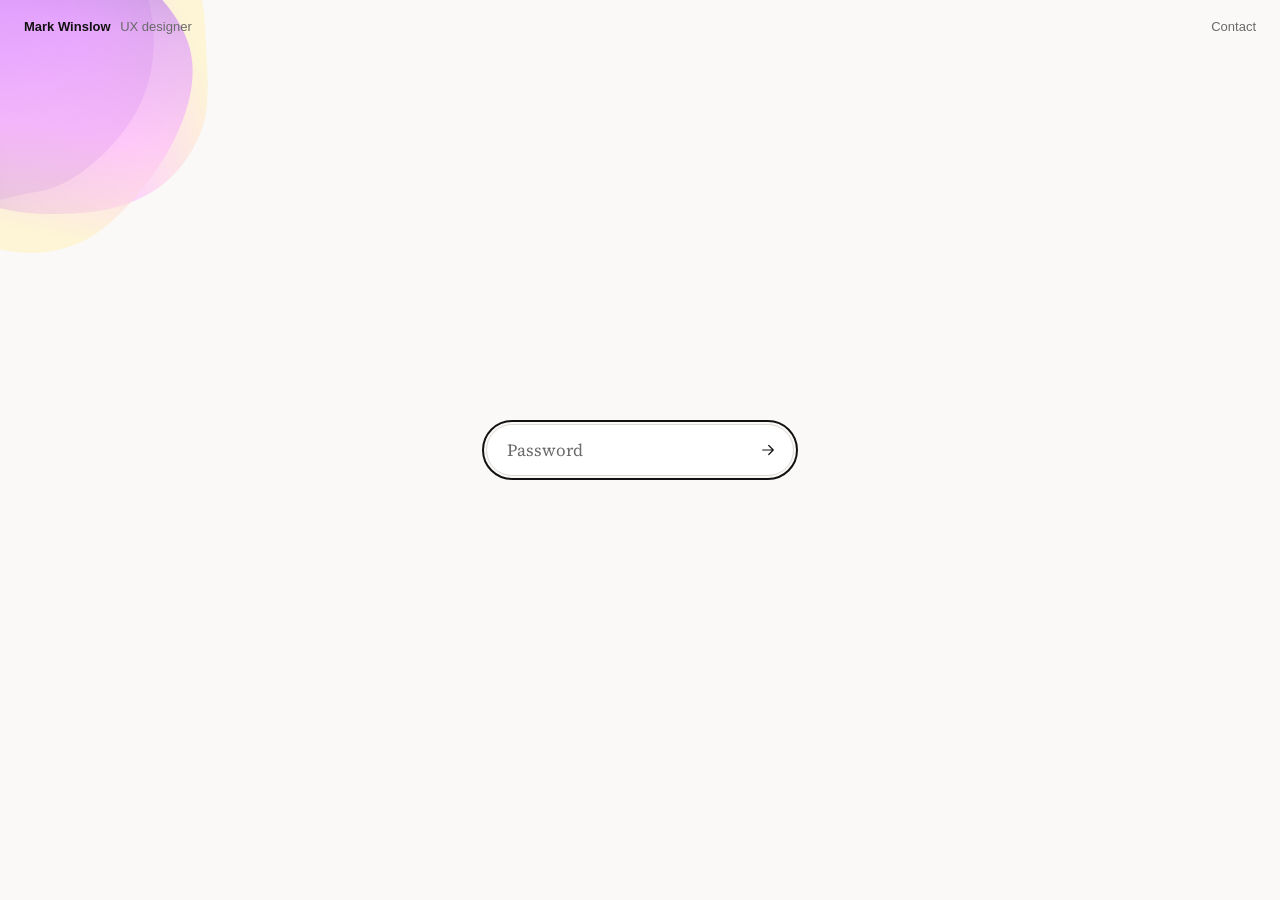
==== commit 722f3bb6: "Expand portfolio case studies Co-authored-by: Cursor <cursoragent@cursor.com>" ====
--- a/index.html
+++ b/index.html
@@ -15,7 +15,7 @@
       href="https://fonts.googleapis.com/css2?family=Poppins:wght@600;700&family=Source+Serif+4:ital,opsz,wght@0,8..60,400;0,8..60,600;1,8..60,400&display=swap"
       rel="stylesheet"
     />
-    <link rel="stylesheet" href="styles.css?v=74" />
+    <link rel="stylesheet" href="styles.css?v=128" />
     <script>
       try {
         if (localStorage.getItem("v2-gate") === "1") {
@@ -23,17 +23,17 @@
         }
       } catch (error) {}
     </script>
-    <script src="main.js?v=30" defer></script>
+    <script src="main.js?v=36" defer></script>
   </head>
   <body>
     <a class="skip" href="#main">Skip to content</a>
 
     <div class="gate" id="gate">
       <form class="gate__form" data-gate-form>
-        <div class="intro-mark" aria-hidden="true">
-          <img class="intro-mark__blob intro-mark__blob--pink" src="img/blob-pink.webp" alt="" />
-          <img class="intro-mark__blob intro-mark__blob--gold" src="img/blob-gold.webp" alt="" />
-          <img class="intro-mark__blob intro-mark__blob--line" src="img/blob-line.webp" alt="" />
+        <div class="gate__mark" aria-hidden="true">
+          <img class="gate__blob" src="img/gradient-blob.svg?v=2" alt="" />
+          <img class="gate__blob" src="img/gradient-blob.svg?v=2" alt="" />
+          <img class="gate__blob" src="img/gradient-blob.svg?v=2" alt="" />
         </div>
         <div class="gate__fields">
           <label for="gate-password">Password</label>
@@ -61,8 +61,12 @@
     <header class="topbar">
       <a class="topbar__name" href="#about">
         <strong>Mark Winslow</strong>
-        <span>Principal UX</span>
+        <span>UX designer</span>
       </a>
+      <p class="topbar__name topbar__name--gate">
+        <strong>Mark Winslow</strong>
+        <span>UX designer</span>
+      </p>
       <a class="topbar__contact" href="#contact">Contact</a>
     </header>
 
@@ -99,6 +103,12 @@
           </a>
         </li>
         <li>
+          <a class="nav-link" href="#resume">
+            <span class="nav-link__dash" aria-hidden="true"></span>
+            <span class="nav-link__label">Resume</span>
+          </a>
+        </li>
+        <li>
           <a class="nav-link" href="#contact">
             <span class="nav-link__dash" aria-hidden="true"></span>
             <span class="nav-link__label">Contact</span>
@@ -117,11 +127,11 @@
           </div>
           <h1 id="intro-title">Intro</h1>
           <p class="lede">
-            I am a human product designer in Brooklyn, NY. After meandering
-            around Python Pig, SQL, and R for some time, I shouldered my way
-            into design and am currently one of two principal designers in a
-            ~150-person UX org. I’m a generalist, but find flow in fast,
-            build-to-think workflows that require many hats.
+            I’m a human product designer in Brooklyn, NY. I shifted into UX
+            after a few years bumbling around pig, sql and excel, and have since
+            spent most of my time in hiring and med tech. Today I’m one of two
+            principal designers in a ~150 person UX org; focused on trying to
+            use AI to make hiring and job hunting less painful.
           </p>
           <p class="lede">
             Earnest people, potent coffee, and post-its are core to my
@@ -142,20 +152,25 @@
             <article class="highlight-card">
               <h2>Highlights</h2>
               <ul>
-                <li>Lived and worked in Japan, Vietnam, and Kenya</li>
                 <li>
-                  Founder of a 55-person bicycle racing club
+                  Received “Hyams (CEO) award” (top 5% performer) at Indeed 5 of
+                  6 years it was offered
+                </li>
+                <li>
+                  Led 0-to-1 of Indeed’s first agentic screening; now used by
+                  4000+ enterprise employers and millions of job seekers
+                </li>
+                <li>Stock grew 112% since moving into Principal role over employer AI (Jan-Oct '26)</li>
+                <li>
+                  Created presentation on agentic hiring for World Economic Forum
+                  2026
+                </li>
+                <li>Lived+worked in the Japan, Vietnam, and Kenya</li>
+                <li>
+                  Founder of Seattle’s largest bicycle club
                   (<a href="https://www.instagram.com/acyclingteam">ACT</a>)
                 </li>
-                <li>Mentor of 8 HCI graduate students at UW</li>
-                <li>
-                  Cat dad (<a href="https://photos.app.goo.gl/wuzjAaiDutXYQFfJ7">Nodo</a>)
-                </li>
-                <li>Data analyst for 4ish years before HCI</li>
-                <li>
-                  Received the “Hyams (CEO) award” (top 5% performer) at Indeed,
-                  5 of the 6 years it was offered
-                </li>
+                <li>Mentor for 8 HCI graduate students at UW</li>
               </ul>
             </article>
 
@@ -257,12 +272,15 @@
             </details>
           </div>
           <p>
-            Indeed’s venture bet on an AI recruiter for large employers.
+            Indeed’s venture bet on an agentic solution for large employers.
           </p>
           <p>
-            Selected by SLT to lead the 12-person design team, scaling from
-            inception to 4000+ companies. AI strategy highlighted as key driver
-            through 216% stock surge.
+            Selected to lead the 12-person design team. Drove vision and helped
+            work back from inception to 4000+ companies. AI strategy highlighted
+            by CEO as key driver of recent pecuniary success. (<a
+              href="https://www.bloomberg.com/news/newsletters/2026-08-14/ai-drove-growth-at-indeed-after-investors-feared-the-worst-for-jobs-search-site"
+              >Bloomberg</a
+            >)
           </p>
         </div>
 
@@ -325,11 +343,12 @@
             </details>
           </div>
           <p>
-            UX Lead. Co-created with MDs from hallways of UW into four major
-            hospitals, several studies, and many conferences. Mixed reality
-            DICOM viewer for perioperative education. Takes in voxel media -
-            either segmented or raw CT/MRI data and makes it easy to explore
-            fine structures and pathology.
+            UX Lead. Co-created with MDs from the hallways of UW into four
+            major hospitals, and several studies and conferences. The core
+            product was a mixed reality DICOM viewer for perioperative
+            education that takes in voxel media - either segmented or raw
+            CT/MRI data - and makes it easy to explore fine structures and
+            pathology.
           </p>
         </div>
 
@@ -358,6 +377,41 @@
             <span>Exploring methods for model interaction in spatial environments</span>
           </figcaption>
         </figure>
+
+        <article class="case" aria-labelledby="pyrus-case-title">
+          <img
+            class="case__cover"
+            src="img/pyrus-touch-motion.jpg"
+            width="612"
+            height="906"
+            alt="Touch Motion: hybrid Oculus Touch and Leap Motion interaction model"
+            loading="lazy"
+          />
+          <div class="case__body">
+            <hgroup class="case__head">
+              <p class="case__eyebrow">Pyrus</p>
+              <h3 class="case__title" id="pyrus-case-title">Case study</h3>
+            </hgroup>
+            <p>Exploring methods for model interaction in spatial environments</p>
+            <p>
+              See our open-source interaction engine on
+              <a href="https://github.com/PyrusMed/Pear-Interaction-Engine" target="_blank" rel="noopener"
+                >Github</a
+              >
+            </p>
+            <button
+              class="case__go"
+              type="button"
+              data-case-study="touch-motion-deep-dive"
+              aria-haspopup="dialog"
+              aria-label="Open the Touch motion case study"
+            >
+              <svg viewBox="0 0 24 24" width="24" height="24" aria-hidden="true">
+                <path d="M12 4l-1.41 1.41L16.17 11H4v2h12.17l-5.58 5.59L12 20l8-8-8-8z" fill="currentColor" />
+              </svg>
+            </button>
+          </div>
+        </article>
       </section>
 
       <section id="coordinote" class="project" aria-labelledby="coord-title">
@@ -381,12 +435,19 @@
             </details>
           </div>
           <p>
-            Sole designer and “developer.” Vibe-built app to help regional
-            trail management organizations document trail issues.
-            Location-based note/photo app so crews can quickly capture and
-            document issues while they're in the field with limited cell
-            service.
+            Sole designer and “developer.” Built to help regional trail
+            management organizations document trail issues. Primary function
+            includes location-based notes and photos so crews can quickly
+            capture and document issues while they're in the field with limited
+            cell service.
           </p>
+          <img
+            class="store-badge"
+            src="img/app-store.svg"
+            width="120"
+            height="40"
+            alt="Download on the App Store"
+          />
         </div>
 
         <figure class="shot shot--bleed">
@@ -508,39 +569,68 @@
         <ul class="quotes">
           <li>
             <blockquote>
-              <p>“Mark might be the best designer I’ve worked with in my career.”</p>
-              <cite>Jason Ford, Product Director, 2024</cite>
+              <p>
+                “Mark is my north star for how I want to work and communicate
+                about my work. His work is creative, he keeps a huge audience
+                informed, and he produces more work than anyone else I know.”
+              </p>
+              <cite>2024, Meghna, UX peer</cite>
+            </blockquote>
+          </li>
+          <li>
+            <blockquote>
+              <p>“Mark might be the best designer I've worked with in my career.”</p>
+              <cite>2024, Jason Ford, Product Director</cite>
             </blockquote>
           </li>
           <li>
             <blockquote>
               <p>
-                “Mark is my north star for how I want to work and communicate
-                about my work. His work is creative, he keeps a huge audience
-                informed, and he produces more work than anyone else I know.”
+                “True passion about Indeed product and drive to make an impact.
+                Visionary thinking and ability to push for change while bringing
+                others on the journey.”
               </p>
-              <cite>Meghna, UX peer, 2024</cite>
+              <cite>2023, Laurie Sheflin, Product Director</cite>
             </blockquote>
           </li>
           <li>
             <blockquote>
               <p>
                 “Mark’s work pushes innovation and quality. His designs are
-                inspiringly thorough, thoughtful, and beautiful.”
+                inspiringly thorough, thoughtful, and beautiful. He is
+                supportive, smart, fun to collaborate with, and is someone I
+                look up to at Indeed.”
               </p>
-              <cite>Content Lead, 2023</cite>
-            </blockquote>
-          </li>
-          <li>
-            <blockquote>
-              <p>
-                “Visionary thinking and ability to push for change while
-                bringing others on the journey.”
-              </p>
-              <cite>Product Manager, 2023</cite>
+              <cite>2023, Content Lead</cite>
             </blockquote>
           </li>
         </ul>
+      </section>
+
+      <section id="resume" class="project" aria-labelledby="resume-title">
+        <div class="wrap">
+          <div class="project__head">
+            <h2 id="resume-title">Resume</h2>
+          </div>
+        </div>
+        <figure class="shot shot--narrow">
+          <div class="frame">
+            <img
+              src="img/resume.jpg"
+              width="1224"
+              height="1584"
+              alt="Resume, first page"
+            />
+            <a
+              class="frame__open"
+              href="resume.pdf"
+              download="Mark-Laughery-Resume.pdf"
+              aria-label="Download resume as PDF"
+            >
+              <span class="frame__hint" aria-hidden="true">Download PDF</span>
+            </a>
+          </div>
+        </figure>
       </section>
 
       <section id="contact" class="contact" aria-labelledby="contact-title">
@@ -597,9 +687,9 @@
           <div class="deep-dive__slide" data-slide hidden>
             <div class="frame frame--turnkey">
               <img
-                src="img/odin-turnkey.webp"
-                width="1262"
-                height="709"
+                src="img/odin-turnkey.png"
+                width="1024"
+                height="572"
                 alt="Welcome to Odin, beside the Wavewood hiring strategy"
               />
             </div>
@@ -686,10 +776,12 @@
             <h2 class="deep-dive__heading">Project overview</h2>
             <h3>Context</h3>
             <p>
-              Indeed’s legacy business (hosted job advertising) asymptoted in
-              2023. In an attempt to reignite revenue growth, SLT formed a tiger
-              team to build an agentic recruiting and screening product for
-              enterprise employers.
+              Indeed’s legacy business (hosted job advertising) peaked in 2023.
+              In an attempt to reignite revenue growth, SLT formed a tiger team
+              to build an agentic sourcing and screening tool for enterprise
+              employers. While this may seem like AI herd behavior, it also
+              marked a shift into an underpenetrated segment with a much more
+              complicated service blueprint.
             </p>
             <h3>Product</h3>
             <p>
@@ -699,18 +791,28 @@
             </p>
             <h3>Key challenge</h3>
             <p>
-              Finding the goldilocks optimal input per job to maximize trust
-              and accuracy, while minimizing legal and social risk. Balancing
-              conflicting interests between buyers (HR leader) and daily users
-              that stand to be replaced (Recruiters).
+              Finding a goldilocks optimal input per job that maximizes trust
+              and accuracy, while minimizing setup bloat, and legal and social
+              risk. Research also ran into the universal tension between buyers
+              and users (recruiters): How might we evaluate utility in a
+              vertical experiencing widespread displacement?
             </p>
             <h3>Outcome</h3>
-            <p>
-              Led team of 8 designers from concept through 3 pilot phases, and
-              full deployment in January 2026 (currently multiple $1mm
-              contracts). Navigated complex legal, RAI, and multi-constituent
-              problem space.
-            </p>
+            <ul>
+              <li>
+                Led team of designers through complex legal, RAI, and
+                multi-constituent problem space -- from concept through 3 pilot
+                phases, and full deployment in early 2026.
+              </li>
+              <li>
+                Vision for agentic recruiting presented at 2026 World Economic
+                Forum
+              </li>
+              <li>
+                Product is currently top sales priority and used by over 4000
+                enterprise employers and millions of job seekers
+              </li>
+            </ul>
           </div>
           <dl class="deep-dive__meta">
             <dt>Role</dt>
@@ -735,11 +837,15 @@
           <div class="deep-dive__copy">
             <h2 class="deep-dive__heading">Turnkey setup</h2>
             <p>
-              Our first challenge was to address pressure to keep onboarding
-              lightweight, but provide just enough control and transparency to
-              ingrain trust. We learned in generative that XL employers live in
-              their ATS and have little tolerance for outside tooling and
-              elaborate config.
+              Our first challenge focused on adoption. We had to address
+              pressure to keep onboarding lightweight, but provide just enough
+              control and transparency to ingrain trust. An unchanging truth
+              about XL employers is that they live in their ATS and have little
+              tolerance for outside tooling and elaborate config. We attempt to
+              overcome this hurdle by creating a simple, standalone page that
+              hides all of Indeed’s legacy interface, and offering a “hiring
+              strategy” that mimics a planning step and artifact that already
+              exists within many enterprise HR orgs.
             </p>
           </div>
         </div>
@@ -747,10 +853,13 @@
           <div class="deep-dive__copy">
             <h2 class="deep-dive__heading">Agent customization</h2>
             <p>
-              Employers that pay for “Headhunter” are invited to tune the
-              agent’s discovery and screening criteria. Research found that
-              investment in this phase predicts higher chance of hiring
-              outcomes and positive qualitative feedback, yet
+              Extending this focused setup experience: Employers that opt in
+              for agentic sourcing (“headhunter”) are encouraged to tune
+              discovery and screening criteria. Research found that investment
+              in this phase predicts higher chance of hiring outcomes and
+              positive qualitative feedback. Key tension: Balancing cold start
+              burden with need for control. Equilibrium was found with
+              conversational input paired with intelligent pre-fills.
             </p>
           </div>
         </div>
@@ -758,13 +867,16 @@
           <div class="deep-dive__copy">
             <h2 class="deep-dive__heading">Mapping key AI value drivers</h2>
             <p>
-              90% of Odin’s value was in the relevance of candidates delivered.
-              This was an iceberg product: Super simple AI with highly refined
-              business logic. Given these employers are largely embedded in
-              their ATS, a big part of my job was working with our Head of
-              Machine Learning to define two key moments: Generating default
-              screening criteria (see prior slide), and delivering wow-level
-              candidates with the right proof of fit.
+              Odin’s value lay overwhelmingly in the relevance of its candidate
+              matches. We wanted an iceberg product: Dead simple UI paired with
+              sophisticated underlying AI and matching logic.
+            </p>
+            <p>
+              Given these employers are largely embedded in their ATS, a big
+              part of my job was working with the Head of Machine Learning to
+              define two key moments: Generating default screening criteria
+              (see prior slide), and delivering wow-level candidates with the
+              right proof of fit.
             </p>
           </div>
         </div>
@@ -772,11 +884,15 @@
           <div class="deep-dive__copy">
             <h2 class="deep-dive__heading">Human-in-the-loop when it matters</h2>
             <p>
-              Trust is the dominant term in the AI adoption function. This is
-              particularly salient in high-stakes applications like hiring.
-              While we found employers were quick to outsource screening and
-              sourcing functions, we found human intervention was necessary
-              for many tasks (e.g. budget management and interview scheduling).
+              Once an employer was up-and-running, our challenge shifted to
+              maintaining performance at scale. Single job management isn’t
+              feasible for enterprise users, nor was a fully agentic system.
+              Trust is the dominant term in the AI adoption function,
+              particularly in hiring where the stakes are uniquely high. While
+              we found employers were quick to outsource top-of-funnel
+              screening and sourcing functions, we found human intervention
+              was necessary for many tasks (e.g. budget management and
+              interview scheduling)
             </p>
           </div>
         </div>
@@ -784,21 +900,22 @@
           <div class="deep-dive__copy">
             <h2 class="deep-dive__heading">Communicating “fit”</h2>
             <p>
-              The candidate summary page is where employers spend 95% of their
-              time, as they are delivered to their ATS; prepended to the
-              resume. It includes three pages: The summary (pictured), resume,
-              and screening interview summary. The information presentation
-              rides the balance between extensive UXR and legal guidance.
+              Trust hinged on the quality of candidates we could provide, which
+              put a lot of weight on the candidate summary page. Given they
+              were prepended to the resume that was sent to the ATS, this ended
+              up being the fulcrum of our experience and where users spend 95%
+              of their time. It includes three pages: The summary (pictured),
+              resume, and screening interview summary.
             </p>
           </div>
         </div>
         <div class="deep-dive__text deep-dive__text--solo" data-slide-copy hidden>
           <div class="deep-dive__copy">
-            <h2 class="deep-dive__heading">AI slop butterknife</h2>
-            <p>
-              Hiring is a bit of an AI arms race. Part of Odin’s value
+            <h2 class="deep-dive__heading">Job seeker: Getting behind the AI facade</h2>
+            <p>
+              Hiring is a marketplace AI arms race. Part of Odin’s value
               proposition is going beyond the AI-gen resume (a problem we also
-              help create) to identify real humans that
+              amplify) to identify real humans that
               <em>actually</em> have required skills and certifications. This
               flow was additive and took careful consideration to prevent
               significant volume decline.
@@ -832,11 +949,11 @@
           <div class="deep-dive__copy">
             <h2 class="deep-dive__heading">Coordinote</h2>
             <p>
-              Sole designer and “developer.” Vibe-built app to help regional
-              trail management organizations document trail issues.
-              Location-based note/photo app so crews can quickly capture and
-              document issues while they're in the field with limited cell
-              service.
+              Sole designer and “developer.” Built to help regional trail
+              management organizations document trail issues. Primary function
+              includes location-based notes and photos so crews can quickly
+              capture and document issues while they're in the field with
+              limited cell service.
             </p>
           </div>
           <dl class="deep-dive__meta">
@@ -892,11 +1009,9 @@
             <h2 class="deep-dive__heading">PrepTrack</h2>
             <h3>Context</h3>
             <p>
-              Volunteer UX for org out of Cambridge University that simplifies
-              PreP adherence. Provided low-cost UX suggestions across
-              end-to-end, built a design system, and offered some vision flows.
-              The team hadn’t had any UX input and the application was very
-              confusing. And, frankly, ugly.
+              A group out of Cambridge University built an app that simplifies
+              PreP adherence. They’d never worked with a designer and the
+              experience was visually dated and had broken flows.
             </p>
             <h3>Product</h3>
             <p>
@@ -907,7 +1022,11 @@
               privately on the user's device.
             </p>
             <h3>Outcome</h3>
-            <p>Provided robust design spec that volunteer eng team built against.</p>
+            <p>
+              Redesigned end-to-end on top of a new design system and offered
+              vision flows around setup and key tracking steps. Provided robust
+              design spec for engineering team.
+            </p>
           </div>
           <dl class="deep-dive__meta">
             <dt>Role</dt>
@@ -923,6 +1042,165 @@
               >
             </dd>
           </dl>
+        </div>
+        <div class="deep-dive__story">
+          <section class="story">
+            <h2 class="story__title">Tracking home</h2>
+            <div class="story__compare">
+              <figure class="story__shot">
+                <figcaption>Before</figcaption>
+                <img
+                  class="is-before"
+                  src="img/preptrack-dd-home-before.jpg"
+                  width="786"
+                  height="1701"
+                  alt="Previous tracking home, with doses remaining and upcoming reminders"
+                  loading="lazy"
+                />
+              </figure>
+              <figure class="story__shot">
+                <figcaption>Update</figcaption>
+                <img
+                  src="img/preptrack-dd-home-update.jpg"
+                  width="780"
+                  height="1688"
+                  alt="Updated tracking home, with protection status and a daily schedule"
+                  loading="lazy"
+                />
+              </figure>
+            </div>
+          </section>
+          <section class="story">
+            <h2 class="story__title">Dose recording</h2>
+            <figure class="story__shot">
+              <figcaption>Before</figcaption>
+              <div class="story__phones">
+                <img
+                  class="is-before"
+                  src="img/preptrack-dd-dose-before-1.jpg"
+                  width="786"
+                  height="1700"
+                  alt="Previous dose recording: confirm dose time"
+                  loading="lazy"
+                />
+                <img
+                  class="is-before"
+                  src="img/preptrack-dd-dose-before-2.jpg"
+                  width="786"
+                  height="1702"
+                  alt="Previous dose recording: sex timing question"
+                  loading="lazy"
+                />
+                <img
+                  class="is-before"
+                  src="img/preptrack-dd-dose-before-3.jpg"
+                  width="790"
+                  height="1710"
+                  alt="Previous dose recording: confirmation"
+                  loading="lazy"
+                />
+              </div>
+            </figure>
+            <figure class="story__shot">
+              <figcaption>Update</figcaption>
+              <div class="story__phones">
+                <img
+                  src="img/preptrack-dd-dose-update-1.jpg"
+                  width="780"
+                  height="1688"
+                  alt="Updated dose recording: take dose sheet"
+                  loading="lazy"
+                />
+                <img
+                  src="img/preptrack-dd-dose-update-2.jpg"
+                  width="780"
+                  height="1688"
+                  alt="Updated dose recording: sex timing sheet"
+                  loading="lazy"
+                />
+                <img
+                  src="img/preptrack-dd-dose-update-3.jpg"
+                  width="780"
+                  height="1688"
+                  alt="Updated dose recording: confirmation sheet"
+                  loading="lazy"
+                />
+              </div>
+            </figure>
+          </section>
+          <section class="story">
+            <h2 class="story__title">Setting reminders</h2>
+            <figure class="story__shot">
+              <figcaption>Update</figcaption>
+              <img
+                src="img/preptrack-dd-reminders.jpg"
+                width="2094"
+                height="1053"
+                alt="Updated push notification settings with dose reminder, dose timing, and confirmation sheets"
+                loading="lazy"
+              />
+            </figure>
+          </section>
+          <section class="story">
+            <h2 class="story__title">Vision exploration</h2>
+            <figure class="story__shot">
+              <div class="story__phones story__phones--four">
+                <figure>
+                  <figcaption>A</figcaption>
+                  <img
+                    src="img/preptrack-dd-vision-a.jpg?v=2"
+                    width="780"
+                    height="1688"
+                    alt="Vision A, status and upcoming reminders"
+                    loading="lazy"
+                  />
+                </figure>
+                <figure>
+                  <figcaption>B</figcaption>
+                  <img
+                    src="img/preptrack-dd-vision-b.jpg?v=2"
+                    width="780"
+                    height="1688"
+                    alt="Vision B, protection progress and a numbered plan"
+                    loading="lazy"
+                  />
+                </figure>
+                <figure>
+                  <figcaption>C</figcaption>
+                  <img
+                    src="img/preptrack-dd-vision-c.jpg?v=2"
+                    width="780"
+                    height="1688"
+                    alt="Vision C, dose dots with plan and notifications"
+                    loading="lazy"
+                  />
+                </figure>
+                <figure>
+                  <figcaption>D</figcaption>
+                  <img
+                    src="img/preptrack-dd-vision-d.jpg?v=2"
+                    width="780"
+                    height="1688"
+                    alt="Vision D, dose progress and a tracking history"
+                    loading="lazy"
+                  />
+                </figure>
+              </div>
+            </figure>
+          </section>
+          <section class="story">
+            <h2 class="story__title">MVP Design system</h2>
+            <figure class="story__shot story__shot--dark">
+              <figcaption>Figma</figcaption>
+              <img
+                src="img/preptrack-dd-system.jpg"
+                width="2100"
+                height="515"
+                alt="MVP design system components in Figma: misc, type, logo, header, button, link, card, and schedule"
+                loading="lazy"
+              />
+            </figure>
+          </section>
         </div>
       </div>
     </dialog>
@@ -1062,6 +1340,43 @@
               <img class="uxr__office" src="img/pyrus-uxr-office.webp" width="1008" height="1120" alt="" />
             </div>
           </div>
+          <div class="deep-dive__slide" data-slide hidden>
+            <div class="frame frame--case">
+              <article class="case" aria-labelledby="pyrus-case-slide-title">
+                <img
+                  class="case__cover"
+                  src="img/pyrus-touch-motion.jpg"
+                  width="612"
+                  height="906"
+                  alt="Touch Motion: hybrid Oculus Touch and Leap Motion interaction model"
+                />
+                <div class="case__body">
+                  <hgroup class="case__head">
+                    <p class="case__eyebrow">Pyrus</p>
+                    <h3 class="case__title" id="pyrus-case-slide-title">Case study</h3>
+                  </hgroup>
+                  <p>Exploring methods for model interaction in spatial environments</p>
+                  <p>
+                    See our open-source interaction engine on
+                    <a href="https://github.com/PyrusMed/Pear-Interaction-Engine" target="_blank" rel="noopener"
+                      >Github</a
+                    >
+                  </p>
+                  <button
+                    class="case__go"
+                    type="button"
+                    data-case-study="touch-motion-deep-dive"
+                    aria-haspopup="dialog"
+                    aria-label="Open the Touch motion case study"
+                  >
+                    <svg viewBox="0 0 24 24" width="24" height="24" aria-hidden="true">
+                      <path d="M12 4l-1.41 1.41L16.17 11H4v2h12.17l-5.58 5.59L12 20l8-8-8-8z" fill="currentColor" />
+                    </svg>
+                  </button>
+                </div>
+              </article>
+            </div>
+          </div>
           <button class="deep-dive__arrow deep-dive__arrow--prev" type="button" data-slide-prev aria-label="Previous slide">
             <svg viewBox="0 0 24 24" width="18" height="18" aria-hidden="true">
               <path d="M14 6 8 12l6 6" fill="none" stroke="currentColor" stroke-width="1.6" stroke-linecap="round" stroke-linejoin="round" />
@@ -1081,7 +1396,9 @@
               VR and AR was the hot emerging tech when I was in grad school. In
               my final year, I linked up with two PhD students to build a
               system for interventional cardiologists to educate and prepare
-              for complex procedures.
+              for complex procedures. We got a small investment from the
+              University and space in a lab that gave us intimate access to
+              practitioners.
             </p>
             <h3>Product</h3>
             <p>
@@ -1195,6 +1512,216 @@
             </p>
           </div>
         </div>
+        <div class="deep-dive__text deep-dive__text--solo" data-slide-copy hidden></div>
+      </div>
+    </dialog>
+
+    <dialog class="deep-dive" id="touch-motion-deep-dive" aria-labelledby="touch-dd-title">
+      <header class="deep-dive__bar">
+        <p class="deep-dive__title" id="touch-dd-title">Pyrus Med</p>
+        <button class="deep-dive__close" type="button" aria-label="Close" data-case-close>
+          <svg viewBox="0 0 24 24" width="20" height="20" aria-hidden="true">
+            <path d="M6 6l12 12M18 6 6 18" fill="none" stroke="currentColor" stroke-width="1.6" stroke-linecap="round" />
+          </svg>
+        </button>
+      </header>
+      <div class="deep-dive__body">
+        <article class="deep-dive__story case-study">
+          <header class="case-study__head">
+            <p class="case-study__eyebrow">Case study</p>
+            <h2 class="case-study__title">Touch motion</h2>
+            <p class="case-study__role">
+              Interaction design, Usability research, Basic Leap Motion dev, visual design
+            </p>
+          </header>
+          <div class="case-study__lead">
+            <img
+              class="case-study__video"
+              src="img/touch-challenge.jpg"
+              width="1024"
+              height="713"
+              alt="Hand pointing at a floating VR tool menu (annotate, color, measure, slicer, reset, camera, set bookmark) beside a heart model"
+            />
+            <div>
+              <h3>Challenge</h3>
+              <p>
+                While building Pyrus, it was immediately evident that out-of-the-box VR input systems were
+                unintuitive for practitioners. They didn’t have inside-out tracking cameras and instead relied on
+                controllers. This was fine at the time as Oculus and Vive were catering to gamers, but we found
+                almost everyone immediately put their hands out after putting on the headset. They expected this
+                level of immersion.
+              </p>
+              <p>
+                We needed a system to balance the precise input you’d get from a DICOM viewer with the human
+                factors and comfort experienced with hand mapping.
+              </p>
+              <blockquote class="case-study__quote">
+                <p>”This [controller] would be a deal breaker in a real clinical workflow... too many tools.”</p>
+                <footer>Dr Ripley, MD and expert in radiological 3D modeling</footer>
+              </blockquote>
+            </div>
+          </div>
+          <div class="case-study__goal">
+            <h3 class="case-study__hmw">
+              How might we accomodate ‘natural’ gestures with efficient, precise, and predictable input?
+            </h3>
+          </div>
+
+          <div class="case-study__phases" data-phase-track>
+            <div class="case-study__phases-stage">
+          <section class="case-study__phase">
+            <div>
+              <h3>Phase 1: Google cardboard</h3>
+              <p class="case-study__input">Input: Gaze + single button</p>
+              <ul class="case-study__notes">
+                <li>👍 Highly mobile: Accessible and lightweight. Good for patient education.</li>
+                <li>👎 Way too limited. Laggy with larger models</li>
+              </ul>
+            </div>
+            <video
+              class="case-study__video"
+              src="img/touch-cardboard.mp4"
+              width="640"
+              height="360"
+              poster="img/touch-cardboard-poster.jpg"
+              muted
+              loop
+              playsinline
+              preload="metadata"
+              aria-label="Google Cardboard headset on a desk"
+            ></video>
+          </section>
+
+          <section class="case-study__phase">
+            <div>
+              <h3>Phase 2: DK2 + Leap Motion</h3>
+              <p class="case-study__input">Input: Hands: Pinch, tap, rotate</p>
+              <ul class="case-study__notes">
+                <li>👍 Hardware light: No controller to learn. Basic controls are intuitive</li>
+                <li>👎 Tracking: Unpredictable &amp; imprecise</li>
+              </ul>
+            </div>
+            <video
+              class="case-study__video"
+              src="img/touch-xbox.mp4"
+              width="640"
+              height="360"
+              poster="img/touch-xbox-poster.jpg"
+              muted
+              loop
+              playsinline
+              preload="metadata"
+              aria-label="Pointing in a VR headset at a model on a monitor"
+            ></video>
+          </section>
+
+          <section class="case-study__phase">
+            <div>
+              <h3>Phase 3: Xbox controller</h3>
+              <p class="case-study__input">Input: Analog joystick + buttons</p>
+              <ul class="case-study__notes">
+                <li>👍 Predictable &amp; comfortable. Lots of input options.</li>
+                <li>👎 Difficult to extract substructures. Doctors hated it; felt like gaming (see above quote)</li>
+              </ul>
+            </div>
+            <img
+              class="case-study__video case-study__still"
+              src="img/touch-xbox-controller.jpg"
+              width="1700"
+              height="1700"
+              alt="Xbox controller"
+            />
+          </section>
+
+          <section class="case-study__phase">
+            <div>
+              <h3>Phase 4: Perception neuron glove</h3>
+              <p class="case-study__input">Input: Hands</p>
+              <ul class="case-study__notes">
+                <li>👍 Performant and precise tracking</li>
+                <li>👎 Huge configuration cost. Clunky hardware.</li>
+              </ul>
+            </div>
+            <video
+              class="case-study__video"
+              src="img/touch-glove.mp4"
+              width="640"
+              height="360"
+              poster="img/touch-glove-poster.jpg"
+              muted
+              loop
+              playsinline
+              preload="metadata"
+              aria-label="Perception Neuron glove on a hand"
+            ></video>
+          </section>
+              <div class="case-study__phases-progress" aria-hidden="true">
+                <span></span>
+                <span></span>
+                <span></span>
+                <span></span>
+              </div>
+              <p class="case-study__phases-live" aria-live="polite"></p>
+            </div>
+          </div>
+
+          <section class="case-study__winner">
+            <h3>Winner: Oculus Touch + Leap Motion (“Touch Motion”)</h3>
+            <p class="case-study__input">Input: Hands + joystick + buttons</p>
+            <ul class="case-study__notes case-study__notes--row">
+              <li>👍 Immersive and intuitive</li>
+              <li>👎 Button mapping requires coaching. Hand tracking is still imperfect</li>
+            </ul>
+            <video
+              class="case-study__video"
+              src="img/touch-leap.mp4"
+              width="960"
+              height="540"
+              poster="img/touch-leap-poster.jpg"
+              muted
+              loop
+              playsinline
+              preload="metadata"
+              aria-label="Oculus Touch and Leap Motion, with hand tracking shown on a laptop"
+            ></video>
+          </section>
+
+          <section class="case-study__radial">
+            <h3>One-handed radial menu</h3>
+            <img
+              src="img/touch-radial-menu.webp"
+              width="1024"
+              height="385"
+              alt="Button map and trigger radial menu: slicer, annotate, density, and camera on an Oculus Touch controller"
+            />
+            <div class="case-study__split">
+              <div>
+                <p>Challenges:</p>
+                <ul>
+                  <li>Hiding functionality behind buttons resulted in recall challenge</li>
+                  <li>Two-handed menus are slow and require dexterity</li>
+                </ul>
+              </div>
+              <div>
+                <p>Outcome:</p>
+                <ul>
+                  <li>Faster and easily memorized menu selection flow</li>
+                  <li>Fewer human factors issues</li>
+                  <li>MORE new user errors</li>
+                </ul>
+              </div>
+            </div>
+          </section>
+
+          <figure class="case-study__figure">
+            <img
+              src="img/touch-menu-panels.webp"
+              width="1024"
+              height="762"
+              alt="Opening the radial menu, selecting a quadrant, how the menu is positioned, and controller shortcuts"
+            />
+          </figure>
+        </article>
       </div>
     </dialog>
   </body>
--- a/styles.css
+++ b/styles.css
@@ -93,6 +93,7 @@
   display: grid;
   grid-template-rows: 1fr auto 1fr;
   justify-items: center;
+  overflow: hidden;
   background: var(--bg);
   transition: opacity 0.45s ease;
 }
@@ -133,16 +134,68 @@
   display: contents;
 }
 
-.gate .intro-mark {
-  grid-row: 2;
-  margin: 0;
+.gate {
+  --gate-mark: clamp(16rem, 30vw, 24rem);
+}
+
+.gate__mark {
+  position: absolute;
+  top: 0;
+  left: 0;
+  width: var(--gate-mark);
+  height: var(--gate-mark);
+  margin: calc(var(--gate-mark) * -0.36) 0 0 calc(var(--gate-mark) * -0.46);
+  animation: gate-spin 60s linear infinite;
+}
+
+.gate__blob {
+  position: absolute;
+  left: 50%;
+  top: 50%;
+  width: 125%;
+  max-width: none;
+  height: auto;
+  opacity: 0.6;
+  transform: translate(calc(-50% + var(--dx)), calc(-50% + var(--dy)))
+    rotate(var(--turn));
+}
+
+.gate__blob:nth-child(1) {
+  --turn: 0deg;
+  --dx: -7%;
+  --dy: -4%;
+}
+
+.gate__blob:nth-child(2) {
+  --turn: 115deg;
+  --dx: 7%;
+  --dy: -2%;
+}
+
+.gate__blob:nth-child(3) {
+  --turn: 235deg;
+  --dx: 0%;
+  --dy: 7%;
+}
+@keyframes gate-spin {
+  to {
+    transform: rotate(360deg);
+  }
+}
+
+@media (prefers-reduced-motion: reduce) {
+  .gate__mark {
+    animation: none;
+  }
 }
 
 .gate__fields {
   position: relative;
-  grid-row: 3;
+  z-index: 1;
+  grid-row: 2;
+  grid-column: 1;
   align-self: center;
-  width: min(24rem, calc(100% - 2.5rem));
+  width: min(calc(var(--gate-mark) * 0.8), calc(100% - 2.5rem));
 }
 
 .gate__fields label {
@@ -158,22 +211,19 @@
 }
 
 .gate__row {
-  display: flex;
-  align-items: center;
-  gap: 0.75rem;
+  position: relative;
 }
 
 .gate__row input {
-  flex: 1;
-  min-width: 0;
-  height: 2.75rem;
-  padding: 0 1.1rem;
+  width: 100%;
+  height: 3.25rem;
+  padding: 0 3.1rem 0 1.25rem;
   border: 1px solid #ddd9d4;
   border-radius: 999px;
-  background: transparent;
+  background: #fff;
   color: var(--ink);
   font: inherit;
-  font-size: 1rem;
+  font-size: 1.0625rem;
 }
 
 .gate__row input::placeholder {
@@ -182,26 +232,29 @@
 }
 
 .gate__row input:focus {
-  outline: 2px solid var(--accent);
+  outline: 2px solid var(--ink);
   outline-offset: 2px;
 }
 
 .gate__row button {
+  position: absolute;
+  top: 50%;
+  right: 0.35rem;
   display: grid;
   place-items: center;
-  flex: none;
-  width: 2.75rem;
-  height: 2.75rem;
-  padding: 0;
-  border: 1px solid #ddd9d4;
+  width: 2.5rem;
+  height: 2.5rem;
+  padding: 0;
+  border: 0;
   border-radius: 50%;
   background: transparent;
   color: var(--ink);
+  transform: translateY(-50%);
   cursor: pointer;
 }
 
 .gate__row button:hover {
-  border-color: var(--ink);
+  color: var(--accent);
 }
 
 .gate__row button:focus-visible {
@@ -236,11 +289,14 @@
   padding-inline: 1.5rem;
   font-family: var(--sans);
   font-size: 0.8125rem;
-  background: color-mix(in srgb, var(--bg) 82%, transparent);
+  border-bottom: 1px solid transparent;
+  transition: border-color 0.2s ease;
+}
+
+html.is-unlocked .topbar {
+  background: color-mix(in srgb, var(--bg) 55%, transparent);
   backdrop-filter: saturate(1.4) blur(14px);
   -webkit-backdrop-filter: saturate(1.4) blur(14px);
-  border-bottom: 1px solid transparent;
-  transition: border-color 0.2s ease;
 }
 
 .topbar.is-scrolled {
@@ -254,6 +310,12 @@
 .topbar__name {
   display: flex;
   gap: 0.6rem;
+  margin: 0;
+}
+
+html:not(.is-unlocked) .topbar__name:not(.topbar__name--gate),
+html.is-unlocked .topbar__name--gate {
+  display: none;
 }
 
 .topbar__name strong {
@@ -397,6 +459,10 @@
   margin: 0 0 1rem;
 }
 
+.intro .intro-mark {
+  margin-bottom: 8rem;
+}
+
 .intro-mark__blob {
   position: absolute;
   left: 50%;
@@ -410,19 +476,19 @@
 .intro-mark__blob--pink {
   left: 58%;
   top: 58%;
-  animation: intro-blob-pink 11s linear infinite;
+  animation: intro-blob-pink 22s linear infinite;
 }
 
 .intro-mark__blob--gold {
   left: 42%;
   top: 50%;
-  animation: intro-blob-gold 9s linear infinite;
+  animation: intro-blob-gold 18s linear infinite;
 }
 
 .intro-mark__blob--line {
   left: 54%;
   top: 41%;
-  animation: intro-blob-line 13s linear infinite;
+  animation: intro-blob-line 26s linear infinite;
 }
 
 @keyframes intro-blob-gold {
@@ -631,6 +697,13 @@
   margin: 0 0 1rem;
 }
 
+.store-badge {
+  display: block;
+  width: auto;
+  height: 40px;
+  margin-top: 0.35rem;
+}
+
 /* Role details */
 
 .role summary {
@@ -767,6 +840,7 @@
   border-radius: inherit;
   background: transparent;
   cursor: pointer;
+  text-decoration: none;
 }
 
 .frame__open:focus-visible {
@@ -1028,13 +1102,22 @@
 }
 
 .frame--turnkey {
-  padding: 0;
-  background: #111;
+  aspect-ratio: 1485 / 832;
+  padding: 0;
+  background-color: #efeeed;
+  background-image: url("img/odin-grid.svg");
+  background-repeat: repeat;
   border-radius: 20px;
 }
 
 .frame--turnkey img {
-  border-radius: inherit;
+  position: absolute;
+  left: 4%;
+  top: 8.7%;
+  width: 92%;
+  height: auto;
+  max-width: none;
+  border-radius: 0;
   box-shadow: none;
 }
 
@@ -1277,6 +1360,32 @@
   border-radius: 20px;
 }
 
+.shot--bleed .frame.frame--case {
+  display: flex;
+  align-items: center;
+  justify-content: center;
+  aspect-ratio: 1663 / 935;
+  height: auto;
+  padding: clamp(2rem, 5vw, 4.5rem);
+  background: #e6e6e6;
+  border-radius: 20px;
+}
+
+.frame--case .case {
+  margin: 0;
+  width: min(40.5rem, 100%);
+  padding: 0;
+  background: transparent;
+}
+
+.shot--bleed .frame--case .case__cover {
+  width: 198px;
+  border-radius: 0;
+  box-shadow:
+    0 8px 12px 6px rgba(0, 0, 0, 0.15),
+    0 4px 4px rgba(0, 0, 0, 0.3);
+}
+
 .frame--map img {
   position: absolute;
   inset: 0;
@@ -1489,9 +1598,396 @@
   transform-origin: center center;
 }
 
+.deep-dive__story {
+  width: min(76rem, 100% - 2 * clamp(1.25rem, 11vw, 10rem));
+  margin: clamp(3.5rem, 9vw, 6.5rem) auto 0;
+  opacity: 0;
+  transition: opacity 0.2s ease;
+}
+
+.deep-dive.is-open .deep-dive__story {
+  opacity: 1;
+  transition: opacity 0.4s ease 0.3s;
+}
+
+.story + .story {
+  margin-top: clamp(3.5rem, 9vw, 6.5rem);
+}
+
+.deep-dive__story.case-study {
+  margin-top: 0;
+}
+
+.case-study__head {
+  margin: clamp(1.5rem, 4vw, 3rem) 0 clamp(3rem, 7vw, 5rem);
+}
+
+.case-study .case-study__eyebrow {
+  margin: 0 0 0.65rem;
+  font-family: var(--sans);
+  font-size: 0.875rem;
+  line-height: 1.4;
+  color: var(--ink);
+}
+
+.case-study__title {
+  margin: 0;
+  font-size: clamp(2.75rem, 7.5vw, 4.75rem);
+  line-height: 1;
+  letter-spacing: -0.035em;
+}
+
+.case-study .case-study__role {
+  margin: 0.65rem 0 0;
+  font-family: var(--sans);
+  font-size: 0.8125rem;
+  font-weight: 400;
+  line-height: 1.4;
+  color: var(--muted);
+}
+
+.case-study__lead,
+.case-study__phase {
+  display: grid;
+  grid-template-columns: minmax(0, 1fr) minmax(0, 1fr);
+  gap: clamp(1.5rem, 3.5vw, 2.5rem);
+  align-items: start;
+}
+
+.case-study__phase {
+  grid-template-columns: minmax(17.5rem, 566fr) minmax(0, 1244fr);
+  gap: clamp(1.5rem, 4.5vw, 3.5rem);
+  align-items: center;
+  margin-top: clamp(2.5rem, 5vw, 4rem);
+}
+
+.case-study__phases {
+  margin-top: clamp(3.5rem, 8vw, 6rem);
+}
+
+.case-study__phases .case-study__phase:first-child {
+  margin-top: 0;
+}
+
+.case-study__phases-progress,
+.case-study__phases-live {
+  display: none;
+}
+
+/* Phases stay centered and swap in place. The track is the scroll distance. */
+.case-study__phases.is-pinned {
+  height: calc(var(--stage-h) + var(--steps) * 62vh);
+}
+
+.case-study__phases.is-pinned .case-study__phases-stage {
+  position: sticky;
+  top: var(--pin-top);
+  display: grid;
+  align-items: center;
+}
+
+.case-study__phases.is-pinned .case-study__phase {
+  grid-area: 1 / 1;
+  margin-top: 0;
+  opacity: 0;
+  pointer-events: none;
+  transition: opacity 0.35s ease;
+}
+
+.case-study__phases.is-pinned .case-study__phase.is-active {
+  opacity: 1;
+  pointer-events: auto;
+  z-index: 1;
+}
+
+.case-study__phases.is-pinned .case-study__phases-progress {
+  display: flex;
+  grid-row: 2;
+  justify-content: center;
+  gap: 0.45rem;
+  margin: 1.25rem 0 0;
+}
+
+.case-study__phases-progress span {
+  width: 1.75rem;
+  height: 3px;
+  border-radius: 999px;
+  background: var(--line);
+}
+
+.case-study__phases-progress span.is-active {
+  background: var(--ink);
+}
+
+.case-study__phases.is-pinned .case-study__phases-live {
+  display: block;
+  position: absolute;
+  width: 1px;
+  height: 1px;
+  margin: 0;
+  overflow: hidden;
+  clip: rect(0 0 0 0);
+}
+
+.case-study h3 {
+  margin: 0 0 0.75rem;
+  font-size: clamp(1.25rem, 2vw, 1.5rem);
+  line-height: 1.2;
+  letter-spacing: -0.03em;
+}
+
+.case-study p {
+  margin: 0 0 1rem;
+}
+
+.case-study__video {
+  display: block;
+  width: 100%;
+  height: auto;
+  border-radius: 18px;
+  background: #111;
+  box-shadow:
+    0 1px 2px rgba(0, 0, 0, 0.06),
+    0 24px 50px -24px rgba(0, 0, 0, 0.45);
+}
+
+.case-study__still {
+  aspect-ratio: 16 / 9;
+  object-fit: contain;
+}
+
+.case-study__quote {
+  max-width: none;
+  margin: 1.75rem 0 0;
+  padding: 0;
+  border: 0;
+  text-align: left;
+}
+
+.case-study__quote p {
+  margin: 0;
+  font-size: clamp(1.25rem, 2.2vw, 1.5rem);
+  line-height: 1.4;
+  letter-spacing: -0.02em;
+}
+
+.case-study__quote footer {
+  margin-top: 0.65rem;
+  font-family: var(--sans);
+  font-size: 0.8125rem;
+  font-weight: 400;
+  color: var(--muted);
+}
+
+.case-study__goal {
+  margin-top: clamp(6.5rem, 14vw, 11rem);
+  margin-bottom: clamp(5.5rem, 12vw, 9rem);
+  text-align: center;
+}
+
+.case-study .case-study__kicker {
+  margin: 0 0 0.75rem;
+  font-family: var(--display);
+  font-size: clamp(1.25rem, 2vw, 1.5rem);
+  font-weight: 700;
+  line-height: 1.2;
+  letter-spacing: -0.03em;
+}
+
+.case-study .case-study__hmw {
+  max-width: 52rem;
+  margin: 0 auto;
+  font-size: clamp(1.6rem, 3vw, 2rem);
+  line-height: 1.25;
+  letter-spacing: -0.03em;
+}
+
+
+.case-study__input {
+  margin-bottom: 1rem;
+}
+
+.case-study__notes,
+.case-study__split ul {
+  margin: 0;
+  padding: 0;
+  list-style: none;
+}
+
+.case-study__notes li + li {
+  margin-top: 0.75rem;
+}
+
+.case-study__notes--row {
+  display: flex;
+  flex-wrap: wrap;
+  gap: 0.5rem 2.5rem;
+}
+
+.case-study__notes--row li + li {
+  margin-top: 0;
+}
+
+.case-study__split li + li {
+  margin-top: 0.25rem;
+}
+
+.case-study__split ul {
+  padding-left: 1.4rem;
+  list-style: disc;
+}
+
+.case-study__winner,
+.case-study__radial {
+  margin-top: clamp(3.5rem, 8vw, 6rem);
+  border-radius: 18px;
+  box-shadow: none;
+}
+
+.case-study__winner {
+  padding: clamp(1.25rem, 3vw, 2rem);
+  background: #eee;
+}
+
+.case-study__winner .case-study__video {
+  margin-top: clamp(1.5rem, 3vw, 2.5rem);
+}
+
+.case-study__radial {
+  padding: clamp(1.75rem, 3.5vw, 2.75rem) 0 clamp(1.75rem, 3.5vw, 2.5rem);
+  background: #e2e2e4;
+  overflow: hidden;
+}
+
+.case-study__radial h3 {
+  margin-bottom: clamp(1rem, 2vw, 1.5rem);
+  text-align: center;
+}
+
+.case-study__radial img {
+  display: block;
+  width: calc(100% - 48px);
+  height: auto;
+  margin-inline: 24px;
+}
+
+.case-study__split {
+  display: grid;
+  grid-template-columns: minmax(0, 1fr) minmax(0, 1fr);
+  gap: clamp(1.5rem, 4vw, 3.5rem);
+  margin-top: clamp(1.25rem, 2.5vw, 2rem);
+  padding-inline: clamp(1.5rem, 4vw, 3.25rem);
+}
+
+.case-study__split p {
+  margin: 0;
+}
+
+.case-study__figure {
+  margin: clamp(3.5rem, 8vw, 6rem) 0 0;
+}
+
+.case-study__figure img {
+  display: block;
+  width: 100%;
+  height: auto;
+}
+
+@media (max-width: 760px) {
+  .case-study__lead,
+  .case-study__phase,
+  .case-study__split {
+    grid-template-columns: 1fr;
+  }
+}
+
+.story__title {
+  margin: 0 0 clamp(1rem, 2.5vw, 1.5rem);
+  padding-inline: clamp(1rem, 6%, 4.5rem);
+  font-size: clamp(1.5rem, 3vw, 2rem);
+  letter-spacing: -0.03em;
+}
+
+.story__shot {
+  margin: 0;
+  padding: clamp(1rem, 3vw, 2rem);
+  border-radius: 18px;
+  background: #eee;
+}
+
+.story__shot + .story__shot {
+  margin-top: clamp(1rem, 2.5vw, 1.5rem);
+}
+
+.story__shot--dark {
+  background: #1e1e1e;
+}
+
+.story__compare {
+  display: grid;
+  grid-template-columns: repeat(2, minmax(0, 1fr));
+  gap: clamp(1rem, 2.5vw, 1.5rem);
+  align-items: start;
+}
+
+.story__compare .story__shot + .story__shot {
+  margin-top: 0;
+}
+
+.story__phones {
+  display: grid;
+  grid-template-columns: repeat(3, minmax(0, 1fr));
+  gap: clamp(0.75rem, 2vw, 1.5rem);
+  align-items: start;
+  margin: 0;
+}
+
+.story__phones--four {
+  grid-template-columns: repeat(4, minmax(0, 1fr));
+}
+
+.story__phones > figure {
+  margin: 0;
+  min-width: 0;
+}
+
+.story__compare img,
+.story__phones img {
+  width: min(100%, 16rem);
+  margin-inline: auto;
+}
+
+.story__shot img.is-before,
+.story__compare img,
+.story__phones img {
+  border-radius: 1.75rem;
+}
+
+.story__shot figcaption {
+  margin: 0 0 clamp(0.75rem, 2vw, 1.25rem);
+  font-family: var(--sans);
+  font-size: 0.875rem;
+  font-weight: 500;
+  color: var(--muted);
+}
+
+.story__shot--dark figcaption {
+  color: #a8a8a8;
+}
+
+.story__shot img {
+  display: block;
+  width: 100%;
+  height: auto;
+}
+
 @media (max-width: 760px) {
   .deep-dive__text {
     grid-template-columns: 1fr;
+  }
+
+  .story__phones--four {
+    grid-template-columns: repeat(2, minmax(0, 1fr));
   }
 }
 
@@ -1499,8 +1995,10 @@
   .deep-dive,
   .deep-dive__bar,
   .deep-dive__text,
+  .deep-dive__story,
   .deep-dive.is-open .deep-dive__bar,
-  .deep-dive.is-open .deep-dive__text {
+  .deep-dive.is-open .deep-dive__text,
+  .deep-dive.is-open .deep-dive__story {
     transition: none;
   }
 }
@@ -1795,6 +2293,105 @@
   line-height: 1.4;
 }
 
+/* Case study card */
+
+.case {
+  display: flex;
+  align-items: flex-start;
+  gap: 44px;
+  width: min(40.5rem, 100% - 2rem);
+  margin: clamp(2.5rem, 6vw, 4rem) auto 0;
+  padding: 44px;
+  background: #ececec;
+  border-radius: 24px;
+}
+
+.case__cover {
+  flex: none;
+  width: 198px;
+  height: auto;
+  box-shadow:
+    0 8px 12px 6px rgba(0, 0, 0, 0.15),
+    0 4px 4px rgba(0, 0, 0, 0.3);
+}
+
+.case__body {
+  display: flex;
+  flex-direction: column;
+  align-items: flex-start;
+  gap: 16px;
+  min-width: 0;
+  font-size: 18px;
+  line-height: 1.6;
+}
+
+.case__body p {
+  margin: 0;
+}
+
+.case__head {
+  display: flex;
+  flex-direction: column;
+  gap: 8px;
+  margin: 0;
+}
+
+.case__eyebrow {
+  font-family: var(--sans);
+  font-size: 0.775rem;
+  line-height: 1.4;
+  letter-spacing: -0.01em;
+  color: var(--muted);
+}
+
+.case__title {
+  margin: 0;
+  font-family: var(--display);
+  font-size: 2rem;
+  font-weight: 700;
+  line-height: 1.25;
+  color: #000;
+}
+
+.case__body a:not(.case__go) {
+  color: inherit;
+}
+
+.case__go {
+  display: grid;
+  place-items: center;
+  width: 40px;
+  height: 40px;
+  padding: 0;
+  border: 1px solid #cac4d0;
+  border-radius: 50%;
+  background: transparent;
+  color: #49454f;
+  cursor: pointer;
+  transition: background 0.15s ease;
+}
+
+.case__go:hover {
+  background: rgba(73, 69, 79, 0.08);
+}
+
+.case__go:focus-visible {
+  outline: 2px solid var(--ink);
+  outline-offset: 2px;
+}
+
+@media (max-width: 600px) {
+  .case {
+    flex-direction: column;
+    gap: 28px;
+    padding: 28px;
+  }
+
+  .case__cover {
+    width: min(198px, 60%);
+  }
+}
+
 .shot figcaption strong {
   font-weight: 600;
 }
@@ -1912,14 +2509,6 @@
   line-height: 1.5;
 }
 
-.quotes li:first-child p {
-  font-family: var(--display);
-  font-size: 1.5rem;
-  font-weight: 600;
-  letter-spacing: -0.02em;
-  line-height: 1.2;
-}
-
 .quotes cite {
   font-family: var(--sans);
   font-size: 0.8125rem;
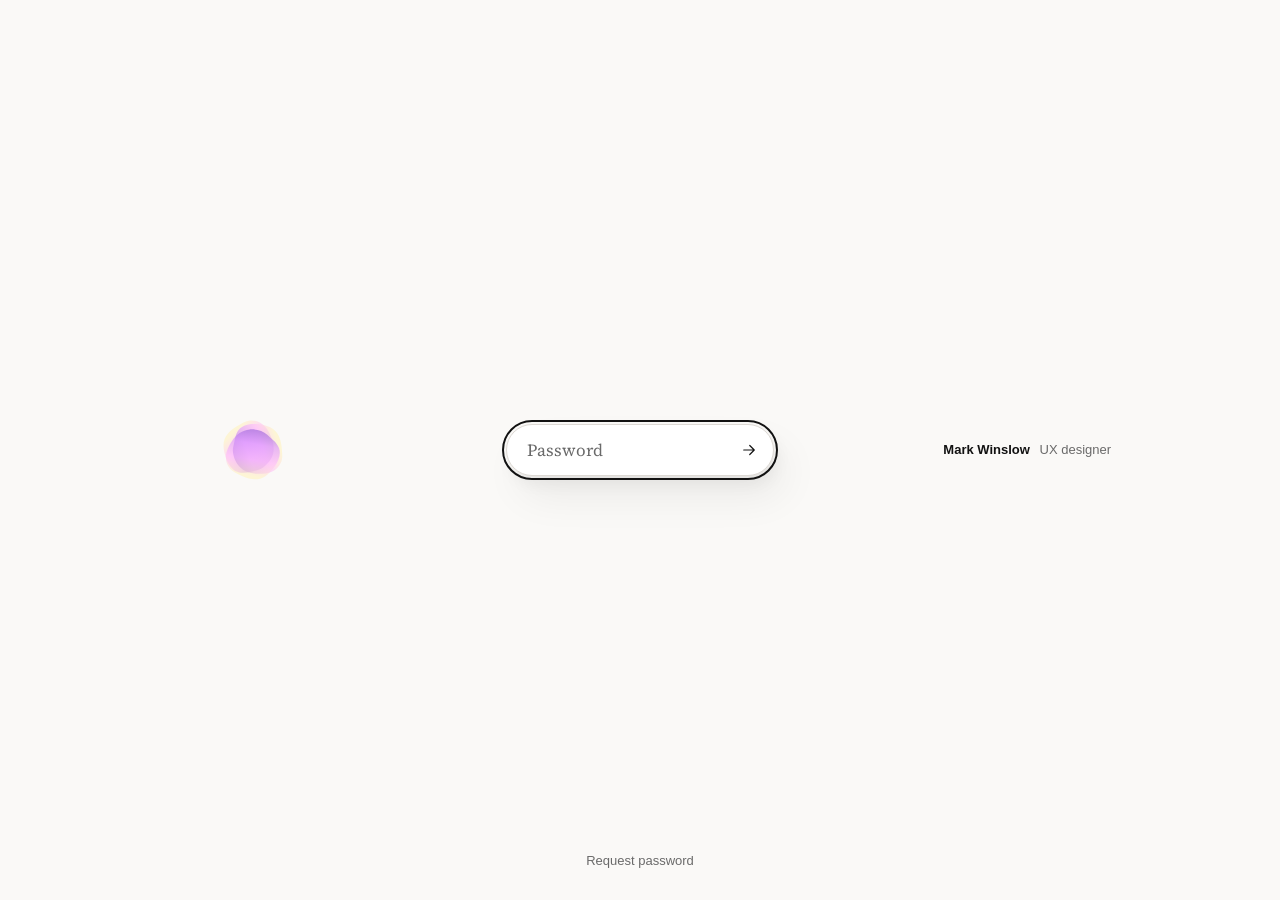
==== commit 75731cc5: "Update the password gate and publish the Nodo card and Coordinote App Store link. Co-authored-by: Cu" ====
--- a/index.html
+++ b/index.html
@@ -15,7 +15,7 @@
       href="https://fonts.googleapis.com/css2?family=Poppins:wght@600;700&family=Source+Serif+4:ital,opsz,wght@0,8..60,400;0,8..60,600;1,8..60,400&display=swap"
       rel="stylesheet"
     />
-    <link rel="stylesheet" href="styles.css?v=128" />
+    <link rel="stylesheet" href="styles.css?v=138" />
     <script>
       try {
         if (localStorage.getItem("v2-gate") === "1") {
@@ -29,21 +29,26 @@
     <a class="skip" href="#main">Skip to content</a>
 
     <div class="gate" id="gate">
-      <form class="gate__form" data-gate-form>
+      <form class="gate__form" data-gate-form autocomplete="off">
         <div class="gate__mark" aria-hidden="true">
           <img class="gate__blob" src="img/gradient-blob.svg?v=2" alt="" />
           <img class="gate__blob" src="img/gradient-blob.svg?v=2" alt="" />
           <img class="gate__blob" src="img/gradient-blob.svg?v=2" alt="" />
         </div>
         <div class="gate__fields">
-          <label for="gate-password">Password</label>
+          <label for="gate-entry">Password</label>
           <div class="gate__row">
             <input
-              id="gate-password"
-              type="password"
-              name="password"
+              id="gate-entry"
+              type="text"
               placeholder="Password"
-              autocomplete="current-password"
+              autocomplete="off"
+              autocorrect="off"
+              autocapitalize="off"
+              spellcheck="false"
+              data-1p-ignore
+              data-lpignore="true"
+              data-bwignore
               required
               data-gate-input
             />
@@ -55,6 +60,11 @@
           </div>
           <p class="gate__error" data-gate-error hidden>Try again.</p>
         </div>
+        <p class="gate__name">
+          <strong>Mark Winslow</strong>
+          <span>UX designer</span>
+        </p>
+        <a class="gate__request" href="mailto:mwlaugh@gmail.com">Request password</a>
       </form>
     </div>
 
@@ -63,10 +73,6 @@
         <strong>Mark Winslow</strong>
         <span>UX designer</span>
       </a>
-      <p class="topbar__name topbar__name--gate">
-        <strong>Mark Winslow</strong>
-        <span>UX designer</span>
-      </p>
       <a class="topbar__contact" href="#contact">Contact</a>
     </header>
 
@@ -241,6 +247,18 @@
                 </li>
               </ul>
             </article>
+
+            <article class="highlight-card nodo-card">
+              <p class="nodo-card__kicker">Article</p>
+              <h2>Nodo</h2>
+              <img
+                class="nodo-card__photo"
+                src="img/nodo.png"
+                width="470"
+                height="468"
+                alt="Nodo, a tabby cat looking up"
+              />
+            </article>
           </div>
         </div>
       </section>
@@ -441,13 +459,19 @@
             capture and document issues while they're in the field with limited
             cell service.
           </p>
-          <img
+          <a
             class="store-badge"
-            src="img/app-store.svg"
-            width="120"
-            height="40"
-            alt="Download on the App Store"
-          />
+            href="https://apps.apple.com/us/app/coordinotes/id6815786286"
+            target="_blank"
+            rel="noopener"
+          >
+            <img
+              src="img/app-store.svg"
+              width="120"
+              height="40"
+              alt="Download on the App Store"
+            />
+          </a>
         </div>
 
         <figure class="shot shot--bleed">
@@ -1536,7 +1560,7 @@
           </header>
           <div class="case-study__lead">
             <img
-              class="case-study__video"
+              class="case-study__video case-study__video--gray"
               src="img/touch-challenge.jpg"
               width="1024"
               height="713"
--- a/styles.css
+++ b/styles.css
@@ -91,7 +91,8 @@
   inset: 0;
   z-index: 30;
   display: grid;
-  grid-template-rows: 1fr auto 1fr;
+  grid-template-columns: 1fr auto 1fr;
+  align-items: center;
   justify-items: center;
   overflow: hidden;
   background: var(--bg);
@@ -134,17 +135,11 @@
   display: contents;
 }
 
-.gate {
-  --gate-mark: clamp(16rem, 30vw, 24rem);
-}
-
 .gate__mark {
-  position: absolute;
-  top: 0;
-  left: 0;
-  width: var(--gate-mark);
-  height: var(--gate-mark);
-  margin: calc(var(--gate-mark) * -0.36) 0 0 calc(var(--gate-mark) * -0.46);
+  grid-column: 1;
+  position: relative;
+  width: clamp(3.25rem, 4.5vw, 4.25rem);
+  height: clamp(3.25rem, 4.5vw, 4.25rem);
   animation: gate-spin 60s linear infinite;
 }
 
@@ -183,19 +178,61 @@
   }
 }
 
-@media (prefers-reduced-motion: reduce) {
-  .gate__mark {
-    animation: none;
+@media (max-width: 760px) {
+  .gate {
+    grid-template-columns: 1fr;
+    align-content: center;
+    gap: 1.75rem;
+  }
+
+  .gate__mark,
+  .gate__fields,
+  .gate__name {
+    grid-column: 1;
   }
 }
 
 .gate__fields {
   position: relative;
   z-index: 1;
-  grid-row: 2;
-  grid-column: 1;
-  align-self: center;
-  width: min(calc(var(--gate-mark) * 0.8), calc(100% - 2.5rem));
+  grid-column: 2;
+  width: clamp(16rem, 21vw, 26rem);
+}
+
+.gate__name {
+  grid-column: 3;
+  display: flex;
+  gap: 0.6rem;
+  margin: 0;
+  font-family: var(--sans);
+  font-size: 0.8125rem;
+}
+
+.gate__name strong {
+  font-weight: 600;
+}
+
+.gate__name span,
+.gate__request {
+  color: var(--muted);
+}
+
+.gate__request {
+  position: absolute;
+  bottom: 1.75rem;
+  left: 0;
+  right: 0;
+  z-index: 1;
+  margin: 0;
+  font-family: var(--sans);
+  font-size: 0.8125rem;
+  text-align: center;
+  text-decoration: none;
+}
+
+.gate__request:hover,
+.gate__name:hover span {
+  color: var(--ink);
 }
 
 .gate__fields label {
@@ -221,9 +258,19 @@
   border: 1px solid #ddd9d4;
   border-radius: 999px;
   background: #fff;
+  -webkit-text-security: disc;
+  text-security: disc;
+  box-shadow:
+    4px 8px 16px rgba(18, 18, 18, 0.05),
+    12px 22px 40px rgba(18, 18, 18, 0.06);
   color: var(--ink);
   font: inherit;
   font-size: 1.0625rem;
+}
+
+.gate__row input:placeholder-shown {
+  -webkit-text-security: none;
+  text-security: none;
 }
 
 .gate__row input::placeholder {
@@ -264,11 +311,13 @@
 
 .gate__error {
   position: absolute;
-  top: 100%;
+  top: calc(100% + 0.85rem);
   left: 0;
-  margin: 0.6rem 0 0;
+  right: 0;
+  margin: 0;
   font-family: var(--sans);
   font-size: 0.8125rem;
+  text-align: center;
   color: var(--accent);
 }
 
@@ -313,8 +362,7 @@
   margin: 0;
 }
 
-html:not(.is-unlocked) .topbar__name:not(.topbar__name--gate),
-html.is-unlocked .topbar__name--gate {
+html:not(.is-unlocked) .topbar {
   display: none;
 }
 
@@ -674,6 +722,43 @@
   color: inherit;
 }
 
+.nodo-card {
+  position: relative;
+  overflow: hidden;
+  aspect-ratio: 480 / 487;
+  align-self: flex-start;
+  background-color: #fff;
+  background-image: url("img/nodo-waves.svg");
+  background-repeat: repeat;
+  background-size: 120px 16px;
+}
+
+.nodo-card__kicker {
+  position: relative;
+  z-index: 1;
+  margin: 0 0 0.35rem;
+  font-family: var(--sans);
+  font-size: 0.8125rem;
+  line-height: 1.2;
+  color: var(--muted);
+}
+
+.nodo-card h2 {
+  position: relative;
+  z-index: 1;
+  margin: 0;
+}
+
+.nodo-card__photo {
+  position: absolute;
+  right: -2%;
+  bottom: 0;
+  width: 116%;
+  height: auto;
+  max-width: none;
+  pointer-events: none;
+}
+
 /* Project sections */
 
 .project {
@@ -699,9 +784,16 @@
 
 .store-badge {
   display: block;
-  width: auto;
+  width: 120px;
+  margin-top: 0.35rem;
+  line-height: 0;
+  text-decoration: none;
+}
+
+.store-badge img {
+  display: block;
+  width: 120px;
   height: 40px;
-  margin-top: 0.35rem;
 }
 
 /* Role details */
@@ -1751,6 +1843,10 @@
     0 24px 50px -24px rgba(0, 0, 0, 0.45);
 }
 
+.case-study__video--gray {
+  filter: grayscale(1);
+}
+
 .case-study__still {
   aspect-ratio: 16 / 9;
   object-fit: contain;
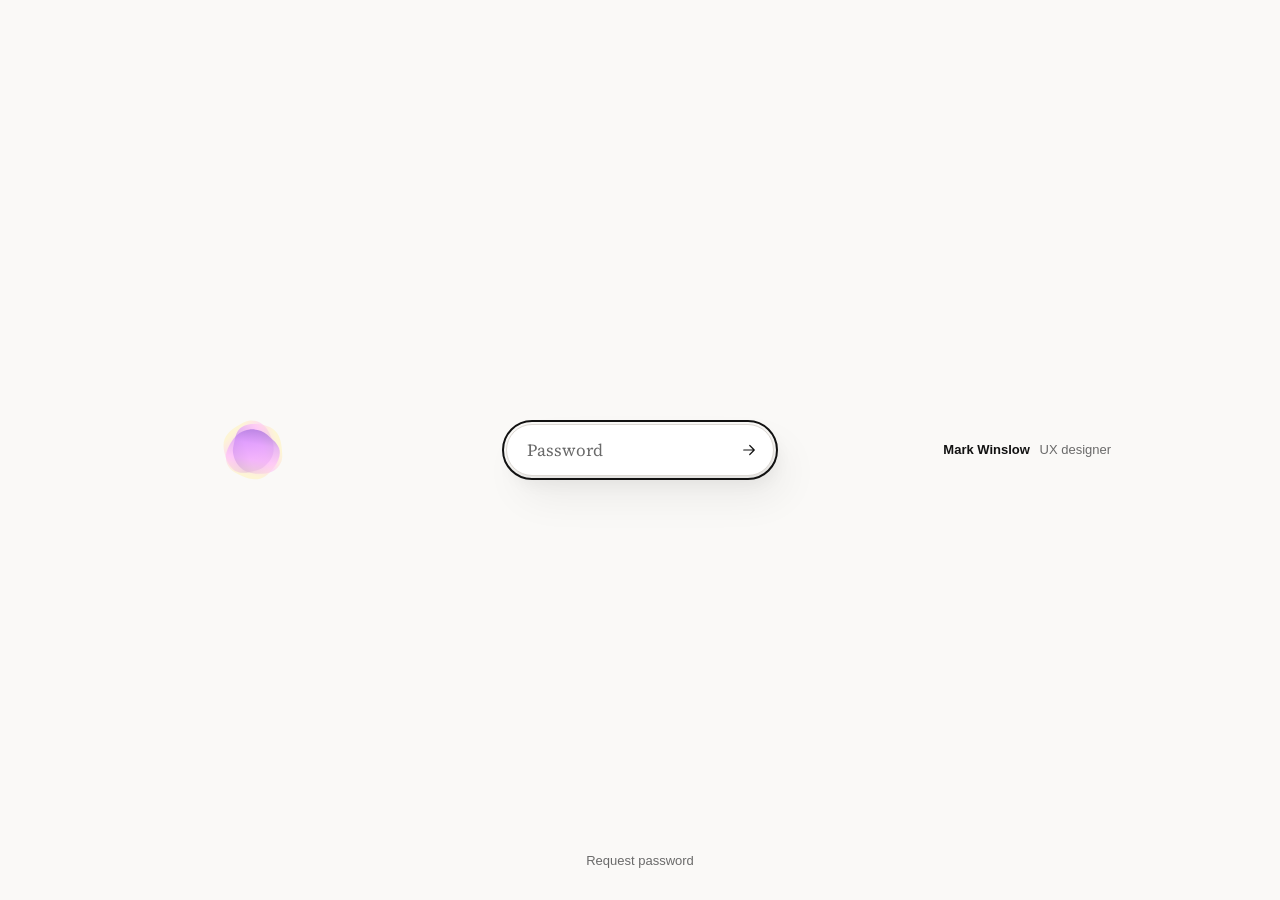
==== commit b69794f1: "Drop the Nodo article label and scale the cat down. Co-authored-by: Cursor <cursoragent@cursor.com>" ====
--- a/index.html
+++ b/index.html
@@ -15,7 +15,7 @@
       href="https://fonts.googleapis.com/css2?family=Poppins:wght@600;700&family=Source+Serif+4:ital,opsz,wght@0,8..60,400;0,8..60,600;1,8..60,400&display=swap"
       rel="stylesheet"
     />
-    <link rel="stylesheet" href="styles.css?v=138" />
+    <link rel="stylesheet" href="styles.css?v=139" />
     <script>
       try {
         if (localStorage.getItem("v2-gate") === "1") {
@@ -249,7 +249,6 @@
             </article>
 
             <article class="highlight-card nodo-card">
-              <p class="nodo-card__kicker">Article</p>
               <h2>Nodo</h2>
               <img
                 class="nodo-card__photo"
--- a/styles.css
+++ b/styles.css
@@ -733,16 +733,6 @@
   background-size: 120px 16px;
 }
 
-.nodo-card__kicker {
-  position: relative;
-  z-index: 1;
-  margin: 0 0 0.35rem;
-  font-family: var(--sans);
-  font-size: 0.8125rem;
-  line-height: 1.2;
-  color: var(--muted);
-}
-
 .nodo-card h2 {
   position: relative;
   z-index: 1;
@@ -753,7 +743,7 @@
   position: absolute;
   right: -2%;
   bottom: 0;
-  width: 116%;
+  width: 104%;
   height: auto;
   max-width: none;
   pointer-events: none;
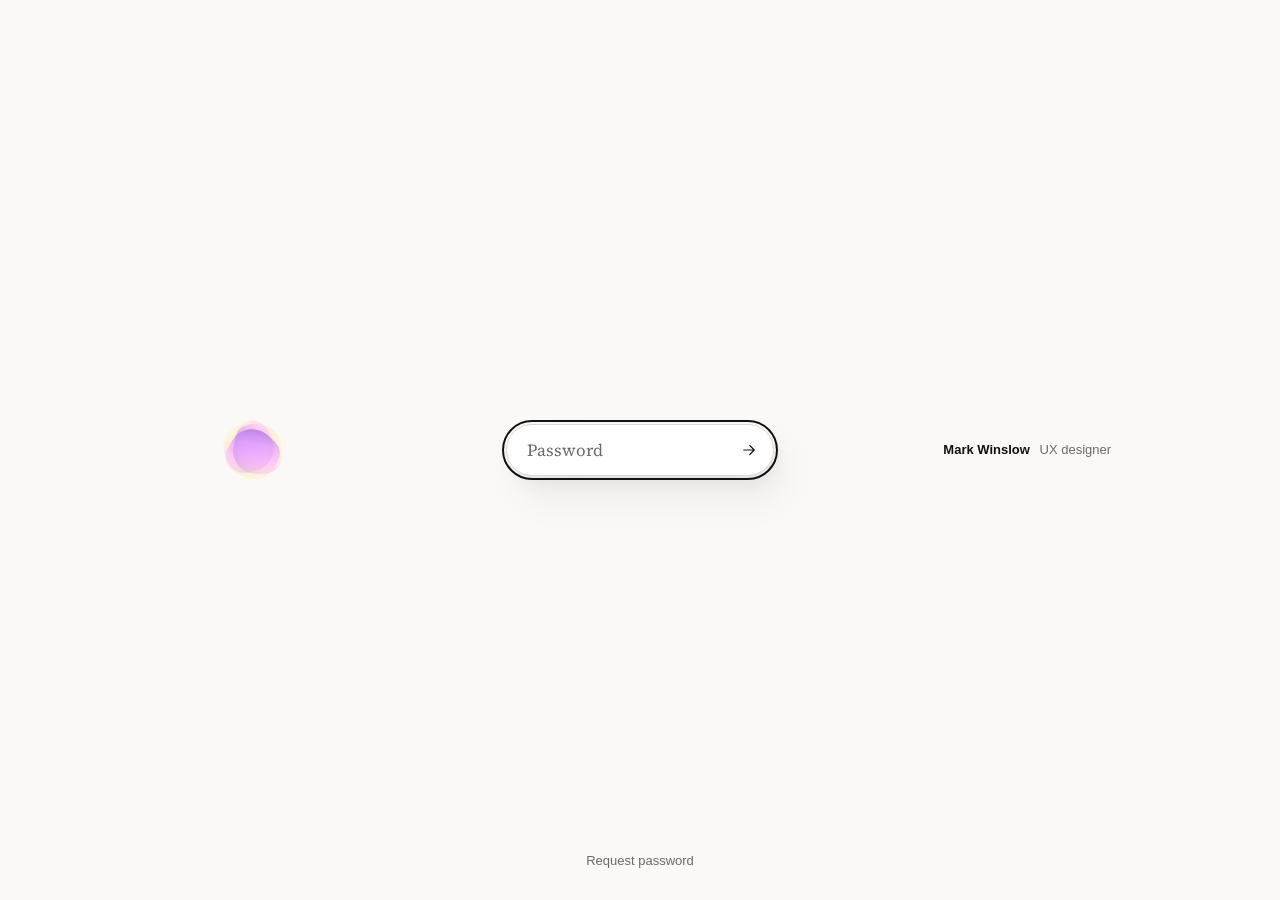
==== commit 3ea7e6c9: "Show the agentic logging flow in the Coordinote deep dive. Co-authored-by: Cursor <cursoragent@curso" ====
--- a/index.html
+++ b/index.html
@@ -15,7 +15,7 @@
       href="https://fonts.googleapis.com/css2?family=Poppins:wght@600;700&family=Source+Serif+4:ital,opsz,wght@0,8..60,400;0,8..60,600;1,8..60,400&display=swap"
       rel="stylesheet"
     />
-    <link rel="stylesheet" href="styles.css?v=139" />
+    <link rel="stylesheet" href="styles.css?v=141" />
     <script>
       try {
         if (localStorage.getItem("v2-gate") === "1") {
@@ -968,28 +968,47 @@
             />
           </div>
         </div>
-        <div class="deep-dive__text">
+        <div class="deep-dive__text deep-dive__text--solo">
           <div class="deep-dive__copy">
-            <h2 class="deep-dive__heading">Coordinote</h2>
-            <p>
-              Sole designer and “developer.” Built to help regional trail
-              management organizations document trail issues. Primary function
-              includes location-based notes and photos so crews can quickly
-              capture and document issues while they're in the field with
-              limited cell service.
-            </p>
-          </div>
-          <dl class="deep-dive__meta">
-            <dt>Role</dt>
-            <dd>Design and iOS development (personal project)</dd>
-            <dt>Status</dt>
-            <dd>In progress</dd>
-            <dt>Link</dt>
-            <dd>
-              <a href="https://github.com/mlaugh4/coordinote-privacy">Privacy policy</a>
-            </dd>
-          </dl>
-        </div>
+            <h2 class="deep-dive__heading">Problem</h2>
+            <ul>
+              <li>
+                Due to federal retrenchment, many trail organizations have had to cancel projects, disband trail crews, and delay volunteer projects. PCT is cancelling 56 weeks of planned trail maintenance (<a href="https://aztrail.org/thanks-to-federal-funding-cuts-hiking-organizations-say-trails-will-suffer-this-summer/" target="_blank" rel="noopener">source</a>). Washington Trails Association lost $800,000 in forest service funding. In Oregon, the Deschutes Trails Coalition lost $200k for it’s summer trail crew, and Trailkeepers of Oregon had $500,000 in federal funding stalled, delayed, or in question. (<a href="https://trailkeepersoforegon.org/oregons-trails-are-in-jeopardy/" target="_blank" rel="noopener">trailkeepersoforegon</a>)
+              </li>
+              <li>
+                As a result, many organizations are increasingly reliant on public reports as an issue intake channel
+              </li>
+              <li>
+                Current solutions are antiquated, often relying on clunky web forms or applications that don’t work well in low-service areas
+              </li>
+            </ul>
+            <h2 class="deep-dive__heading">Goals</h2>
+            <p>
+              Coordinote is a spatial note-taking app for wanderers. Speed-to-note, overall simplicity, and low-service reliability make it well-suited for issue intake.
+            </p>
+            <ul>
+              <li>Extrapolate on it’s core function to makes it as easy as possible for trail-users to log issues.</li>
+              <li>Organizations: Maintain issue coverage/throughput with limited budget.</li>
+              <li>Improve report fidelity.</li>
+            </ul>
+            <h2 class="deep-dive__heading">How it works</h2>
+            <ol>
+              <li>Trail-users or crew members discover app through organization or trailhead activation</li>
+              <li>Issues are logged via text message or direct upload</li>
+              <li>AI: Coordinote takes the image and location and searches coverage zones for managing organization</li>
+              <li>AI: Find contact information or a public facing issue submission form</li>
+              <li>AI: Package report and log it directly with org</li>
+            </ol>
+          </div>
+        </div>
+        <figure class="coord-flow">
+          <img
+            src="img/coordinote-flow.jpg?v=3"
+            width="3646"
+            height="1292"
+            alt="Agentic logging flow. Hikers or crew submit a photo with the date, location, note, and author. Coordinote matches the coordinates to an organization, then emails a form or syncs the packaged issue."
+          />
+        </figure>
       </div>
     </dialog>
 
--- a/styles.css
+++ b/styles.css
@@ -1615,6 +1615,25 @@
   letter-spacing: -0.03em;
 }
 
+.deep-dive__copy h2:not(:first-child) {
+  margin-top: clamp(2rem, 4vw, 2.75rem);
+}
+
+.coord-flow {
+  width: min(76rem, 100% - 2 * clamp(1.25rem, 11vw, 10rem));
+  margin: clamp(2rem, 5vw, 3.25rem) auto 0;
+}
+
+.coord-flow img {
+  display: block;
+  box-sizing: border-box;
+  width: 100%;
+  height: auto;
+  padding: 32px;
+  border-radius: 20px;
+  background: var(--bg);
+}
+
 .deep-dive__copy p,
 .deep-dive__copy ol,
 .deep-dive__copy ul {
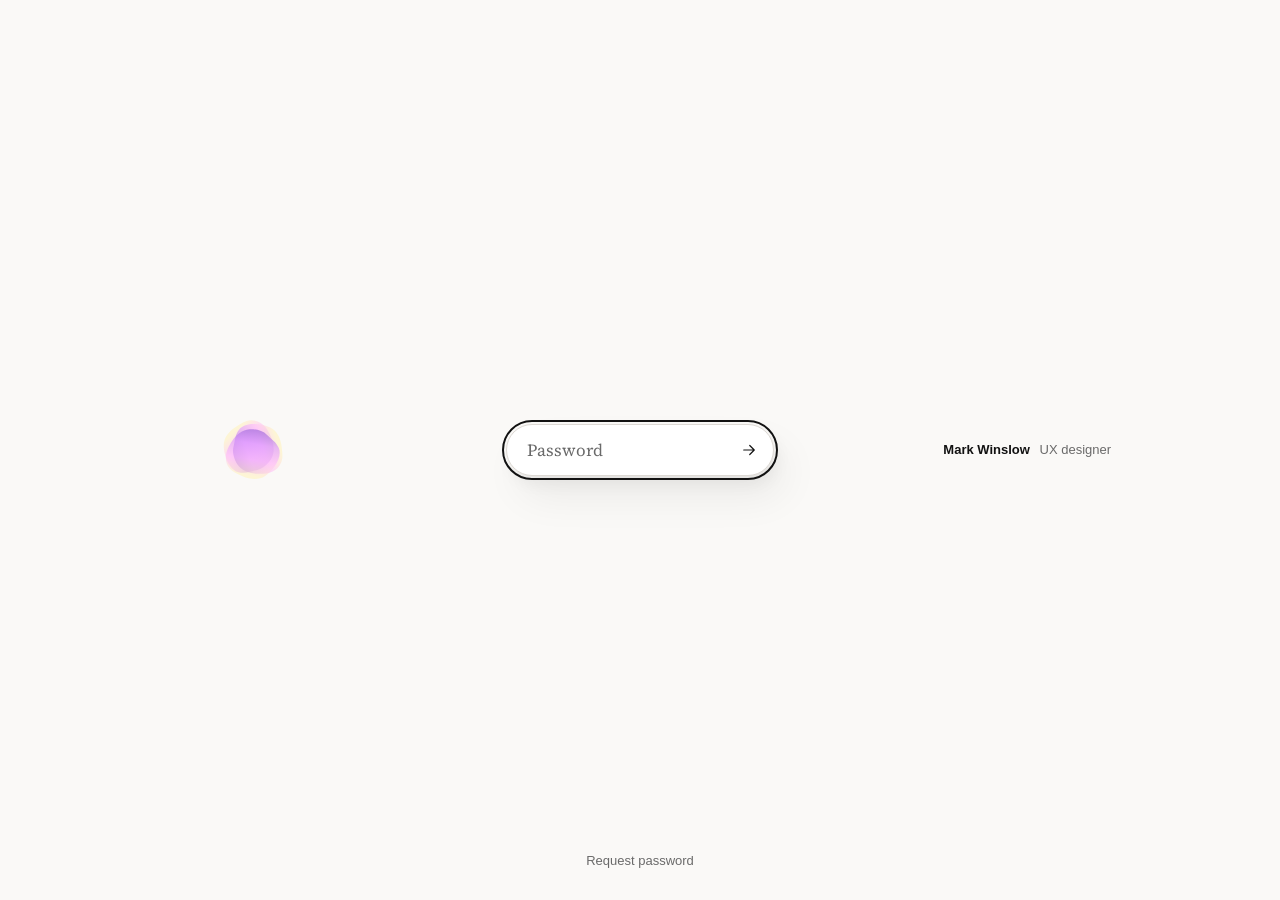
==== commit a58f1917: "Describe the work as making hiring less painful and more fair. Co-authored-by: Cursor <cursoragent@c" ====
--- a/index.html
+++ b/index.html
@@ -136,8 +136,8 @@
             I’m a human product designer in Brooklyn, NY. I shifted into UX
             after a few years bumbling around pig, sql and excel, and have since
             spent most of my time in hiring and med tech. Today I’m one of two
-            principal designers in a ~150 person UX org; focused on trying to
-            use AI to make hiring and job hunting less painful.
+            principal designers in a ~150 person UX org; focused on using AI
+            to make hiring and job hunting less painful and more fair.
           </p>
           <p class="lede">
             Earnest people, potent coffee, and post-its are core to my
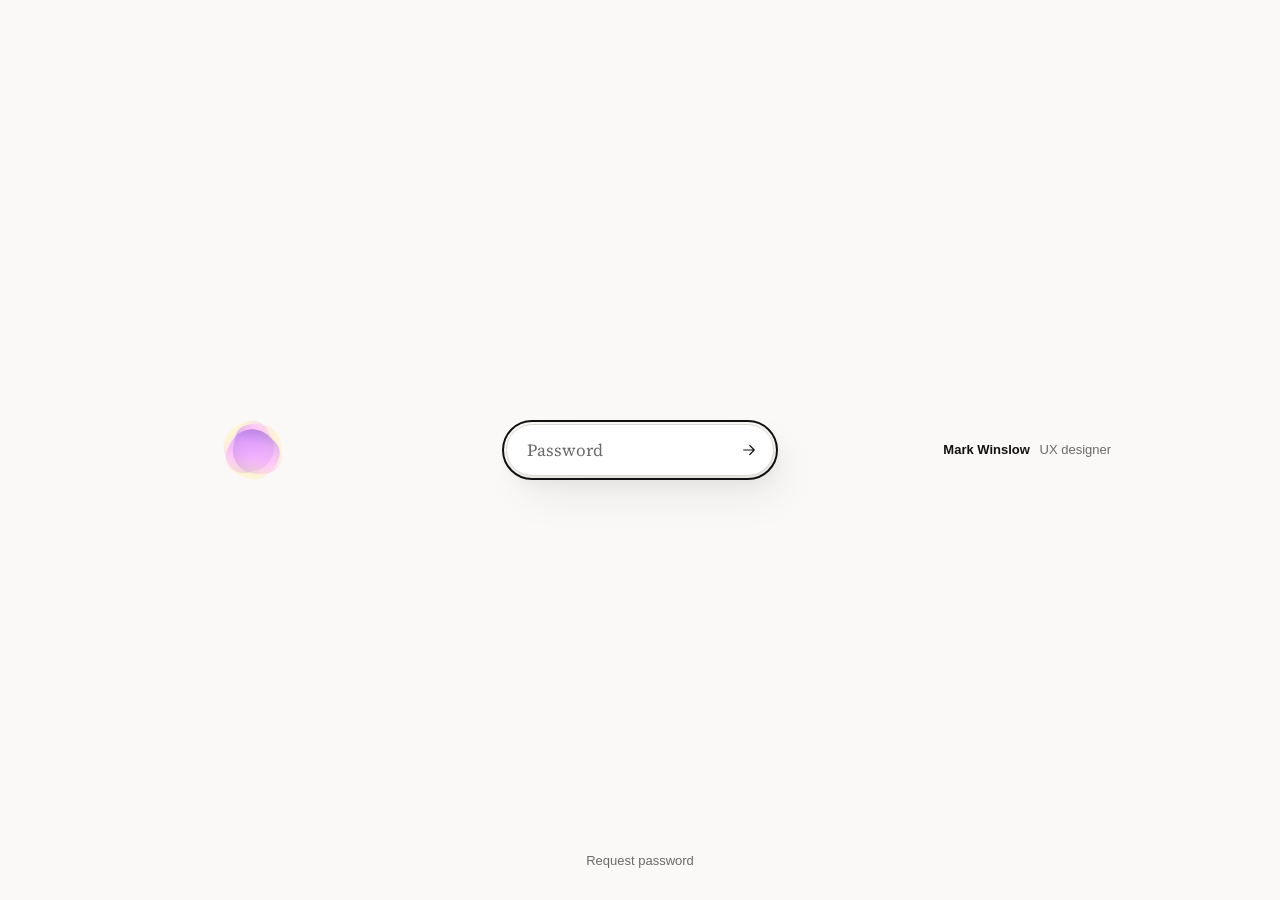
==== commit f2186858: "Center a sharper turnkey setup screenshot and update the highlight wording. Co-authored-by: Cursor <" ====
--- a/index.html
+++ b/index.html
@@ -15,7 +15,7 @@
       href="https://fonts.googleapis.com/css2?family=Poppins:wght@600;700&family=Source+Serif+4:ital,opsz,wght@0,8..60,400;0,8..60,600;1,8..60,400&display=swap"
       rel="stylesheet"
     />
-    <link rel="stylesheet" href="styles.css?v=141" />
+    <link rel="stylesheet" href="styles.css?v=144" />
     <script>
       try {
         if (localStorage.getItem("v2-gate") === "1") {
@@ -159,19 +159,20 @@
               <h2>Highlights</h2>
               <ul>
                 <li>
-                  Received “Hyams (CEO) award” (top 5% performer) at Indeed 5 of
-                  6 years it was offered
+                  Received Hyams/CEO award at Indeed 5 of 6 years it was offered.
+                  Awarded to top 5% performers.
                 </li>
                 <li>
-                  Led 0-to-1 of Indeed’s first agentic screening; now used by
-                  4000+ enterprise employers and millions of job seekers
+                  Led ground-up design of Indeed’s first agentic screening offering.
+                  Product is now used by 5.8k enterprise employers and millions of
+                  job seekers
                 </li>
-                <li>Stock grew 112% since moving into Principal role over employer AI (Jan-Oct '26)</li>
+                <li>Indeed stock saw 112% growth since moving into Principal UX role over employer AI (Jan-Oct '26)</li>
                 <li>
-                  Created presentation on agentic hiring for World Economic Forum
-                  2026
+                  Created presentation on agentic hiring for CEO to present at 2026
+                  World Economic Forum
                 </li>
-                <li>Lived+worked in the Japan, Vietnam, and Kenya</li>
+                <li>Lived and worked in Japan, Vietnam, and Kenya</li>
                 <li>
                   Founder of Seattle’s largest bicycle club
                   (<a href="https://www.instagram.com/acyclingteam">ACT</a>)
@@ -710,9 +711,9 @@
           <div class="deep-dive__slide" data-slide hidden>
             <div class="frame frame--turnkey">
               <img
-                src="img/odin-turnkey.png"
-                width="1024"
-                height="572"
+                src="img/odin-turnkey.png?v=3"
+                width="3456"
+                height="2024"
                 alt="Welcome to Odin, beside the Wavewood hiring strategy"
               />
             </div>
--- a/styles.css
+++ b/styles.css
@@ -1184,7 +1184,7 @@
 }
 
 .frame--turnkey {
-  aspect-ratio: 1485 / 832;
+  aspect-ratio: 1877 / 1055;
   padding: 0;
   background-color: #efeeed;
   background-image: url("img/odin-grid.svg");
@@ -1194,13 +1194,14 @@
 
 .frame--turnkey img {
   position: absolute;
-  left: 4%;
-  top: 8.7%;
-  width: 92%;
+  left: 50%;
+  top: 50%;
+  width: 92.06%;
   height: auto;
   max-width: none;
   border-radius: 0;
   box-shadow: none;
+  transform: translate(-50%, -50%);
 }
 
 .frame--sourcing,
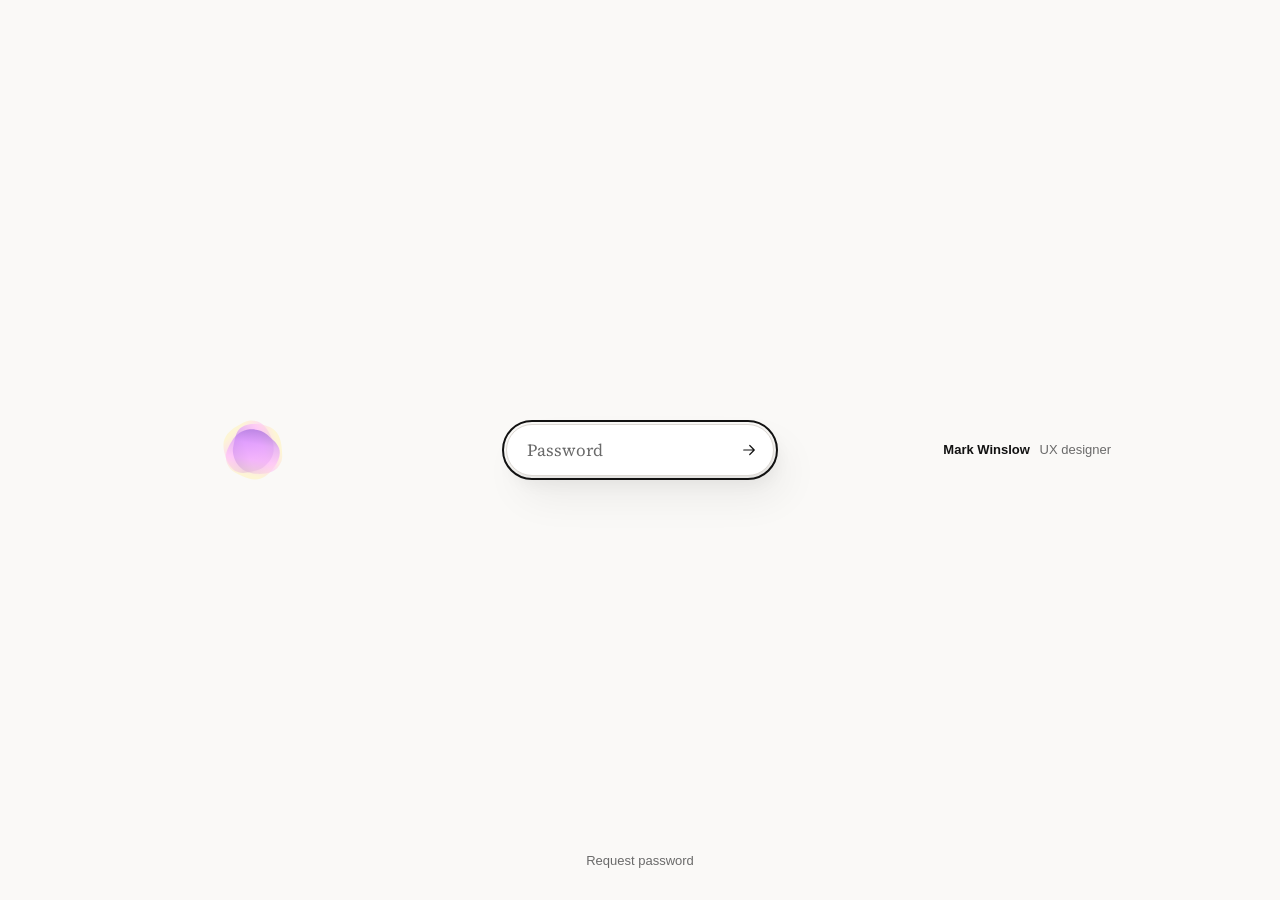
==== commit 7d804f6a: "Set section titles in Tusker and swap top bar to blob on scroll. Tusker matches the display face in " ====
--- a/index.html
+++ b/index.html
@@ -15,7 +15,7 @@
       href="https://fonts.googleapis.com/css2?family=Poppins:wght@600;700&family=Source+Serif+4:ital,opsz,wght@0,8..60,400;0,8..60,600;1,8..60,400&display=swap"
       rel="stylesheet"
     />
-    <link rel="stylesheet" href="styles.css?v=144" />
+    <link rel="stylesheet" href="styles.css?v=147" />
     <script>
       try {
         if (localStorage.getItem("v2-gate") === "1") {
@@ -23,7 +23,7 @@
         }
       } catch (error) {}
     </script>
-    <script src="main.js?v=36" defer></script>
+    <script src="main.js?v=39" defer></script>
   </head>
   <body>
     <a class="skip" href="#main">Skip to content</a>
@@ -70,8 +70,15 @@
 
     <header class="topbar">
       <a class="topbar__name" href="#about">
-        <strong>Mark Winslow</strong>
-        <span>UX designer</span>
+        <span class="topbar__id">
+          <strong>Mark Winslow</strong>
+          <span>UX designer</span>
+        </span>
+        <span class="topbar__mark" aria-hidden="true">
+          <img class="intro-mark__blob intro-mark__blob--pink" src="img/blob-pink.webp" alt="" />
+          <img class="intro-mark__blob intro-mark__blob--gold" src="img/blob-gold.webp" alt="" />
+          <img class="intro-mark__blob intro-mark__blob--line" src="img/blob-line.webp" alt="" />
+        </span>
       </a>
       <a class="topbar__contact" href="#contact">Contact</a>
     </header>
@@ -133,21 +140,22 @@
           </div>
           <h1 id="intro-title">Intro</h1>
           <p class="lede">
-            I’m a human product designer in Brooklyn, NY. I shifted into UX
-            after a few years bumbling around pig, sql and excel, and have since
-            spent most of my time in hiring and med tech. Today I’m one of two
-            principal designers in a ~150 person UX org; focused on using AI
-            to make hiring and job hunting less painful and more fair.
+            I’m a human designer and future plumber in Brooklyn. Creatives
+            pulled me out of excel about 12 years ago and have since spent most
+            of my time in hiring and med tech. Today I’m one of two principal
+            designers in a ~150 person UX org; focused on using AI to make
+            hiring and job hunting less painful.
           </p>
           <p class="lede">
-            Earnest people, potent coffee, and post-its are core to my
+            Earnest people, potent coffee, and pet cameos are core to my
             professional love language.
           </p>
           <p class="aside">
-            Currently: Principal UX at <a href="#odin">Indeed</a>.
+            Current: Principal UX at <a href="#odin">Indeed</a>.
           </p>
           <p class="aside">
-            Recent projects: Build guild (coming soon) •
+            Recent projects:
+            <a href="https://mlaugh4.github.io/build-guild/" target="_blank" rel="noopener">Build guild</a> •
             <a href="#coordinote">Coordinote app</a> •
             <a href="#preptrack">PrepTrack</a>
           </p>
@@ -159,11 +167,11 @@
               <h2>Highlights</h2>
               <ul>
                 <li>
-                  Received Hyams/CEO award at Indeed 5 of 6 years it was offered.
+                  Hyams/CEO award at Indeed 5 of 6 years it was offered.
                   Awarded to top 5% performers.
                 </li>
                 <li>
-                  Led ground-up design of Indeed’s first agentic screening offering.
+                  Led design of Indeed’s first agentic screening product from the ground up.
                   Product is now used by 5.8k enterprise employers and millions of
                   job seekers
                 </li>
--- a/styles.css
+++ b/styles.css
@@ -1,3 +1,11 @@
+@font-face {
+  font-family: "Tusker Grotesk Super";
+  src: url("fonts/TuskerGrotesk-9800Super.otf") format("opentype");
+  font-weight: 400;
+  font-style: normal;
+  font-display: swap;
+}
+
 :root {
   --bg: #faf9f7;
   --ink: #121212;
@@ -357,9 +365,36 @@
 }
 
 .topbar__name {
+  display: grid;
+  align-items: center;
+  margin: 0;
+}
+
+.topbar__id,
+.topbar__mark {
+  grid-area: 1 / 1;
+  transition: opacity 0.2s ease;
+}
+
+.topbar__id {
   display: flex;
   gap: 0.6rem;
-  margin: 0;
+}
+
+.topbar__mark {
+  position: relative;
+  justify-self: start;
+  width: 2.25rem;
+  height: 2.25rem;
+  opacity: 0;
+}
+
+.topbar.is-mark .topbar__id {
+  opacity: 0;
+}
+
+.topbar.is-mark .topbar__mark {
+  opacity: 1;
 }
 
 html:not(.is-unlocked) .topbar {
@@ -584,6 +619,16 @@
 h1 {
   margin: 0 0 1.75rem;
   font-size: clamp(2.75rem, 7.5vw, 4.75rem);
+}
+
+h1,
+.project__head h2,
+.contact h2 {
+  font-family: "Tusker Grotesk Super", "Arial Narrow", Impact, sans-serif;
+  font-weight: 400;
+  font-size: 3rem;
+  line-height: 76px;
+  letter-spacing: 0;
 }
 
 .lede {
